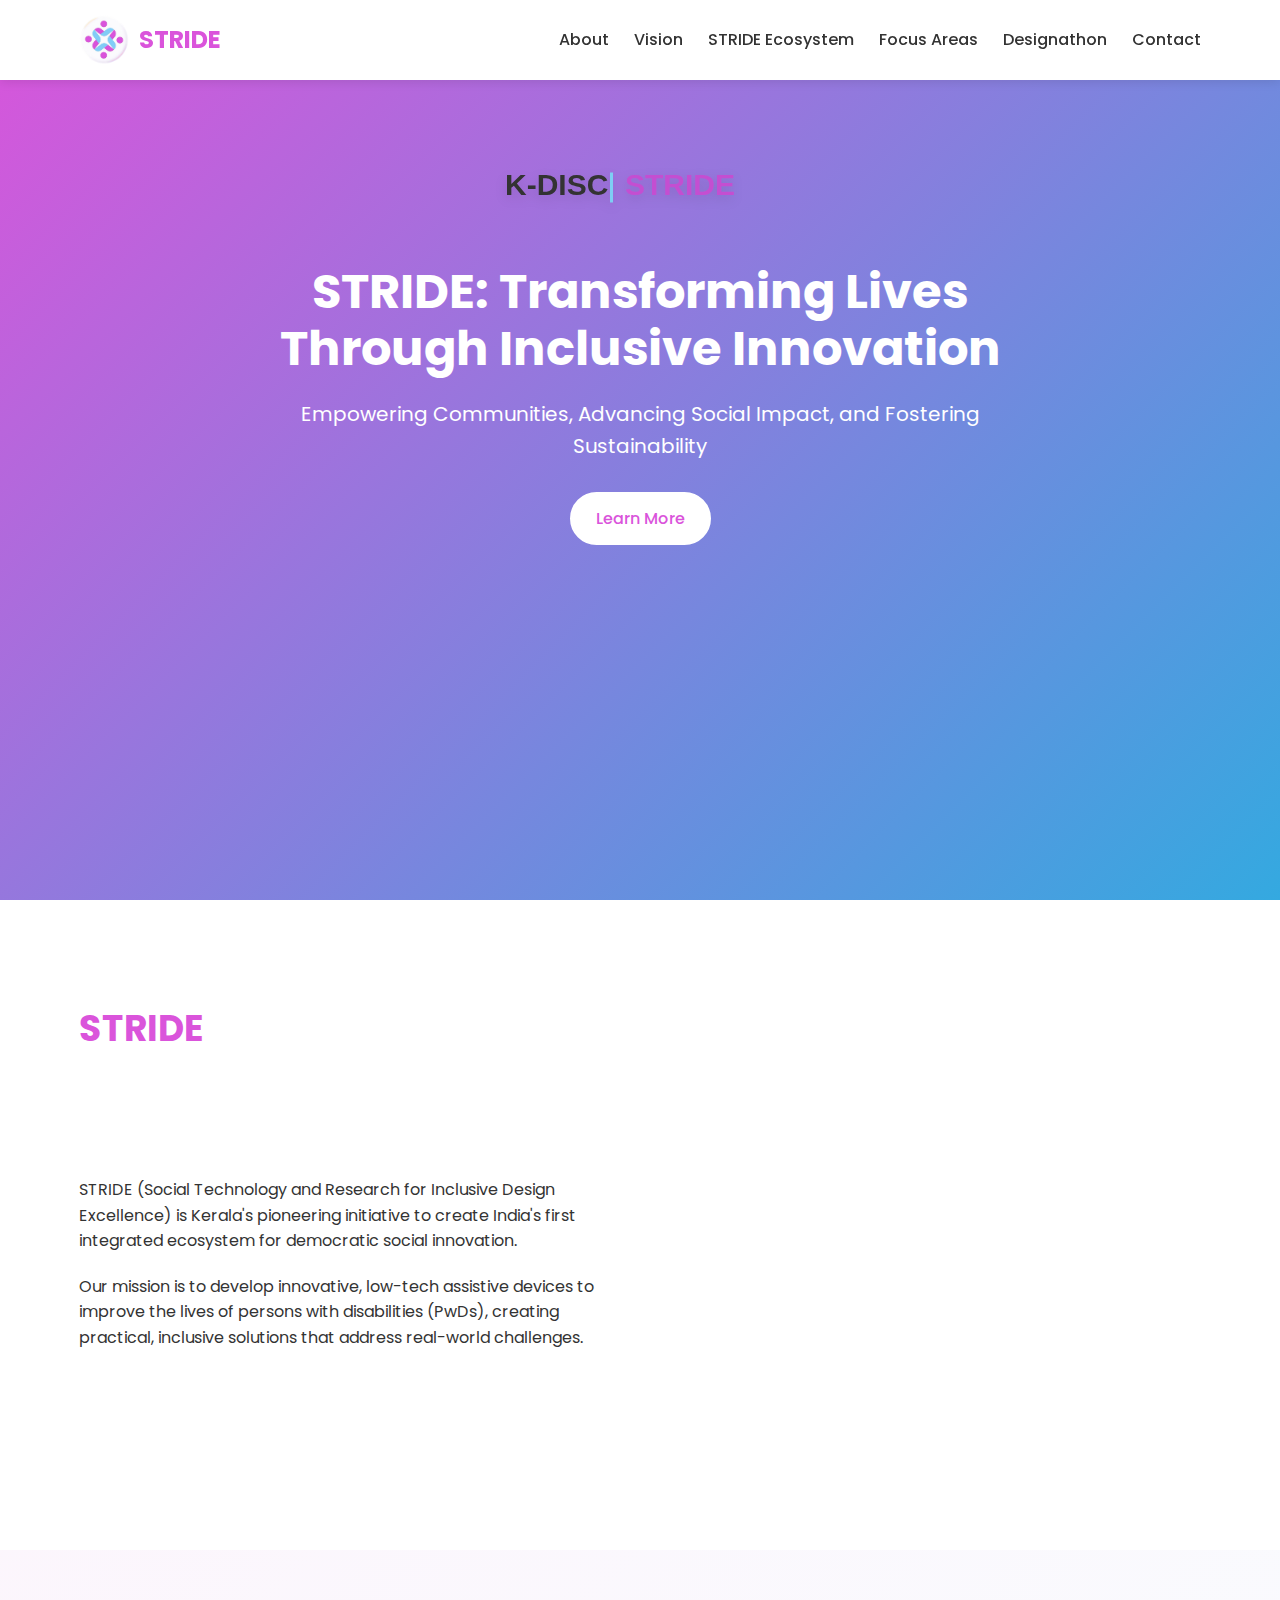
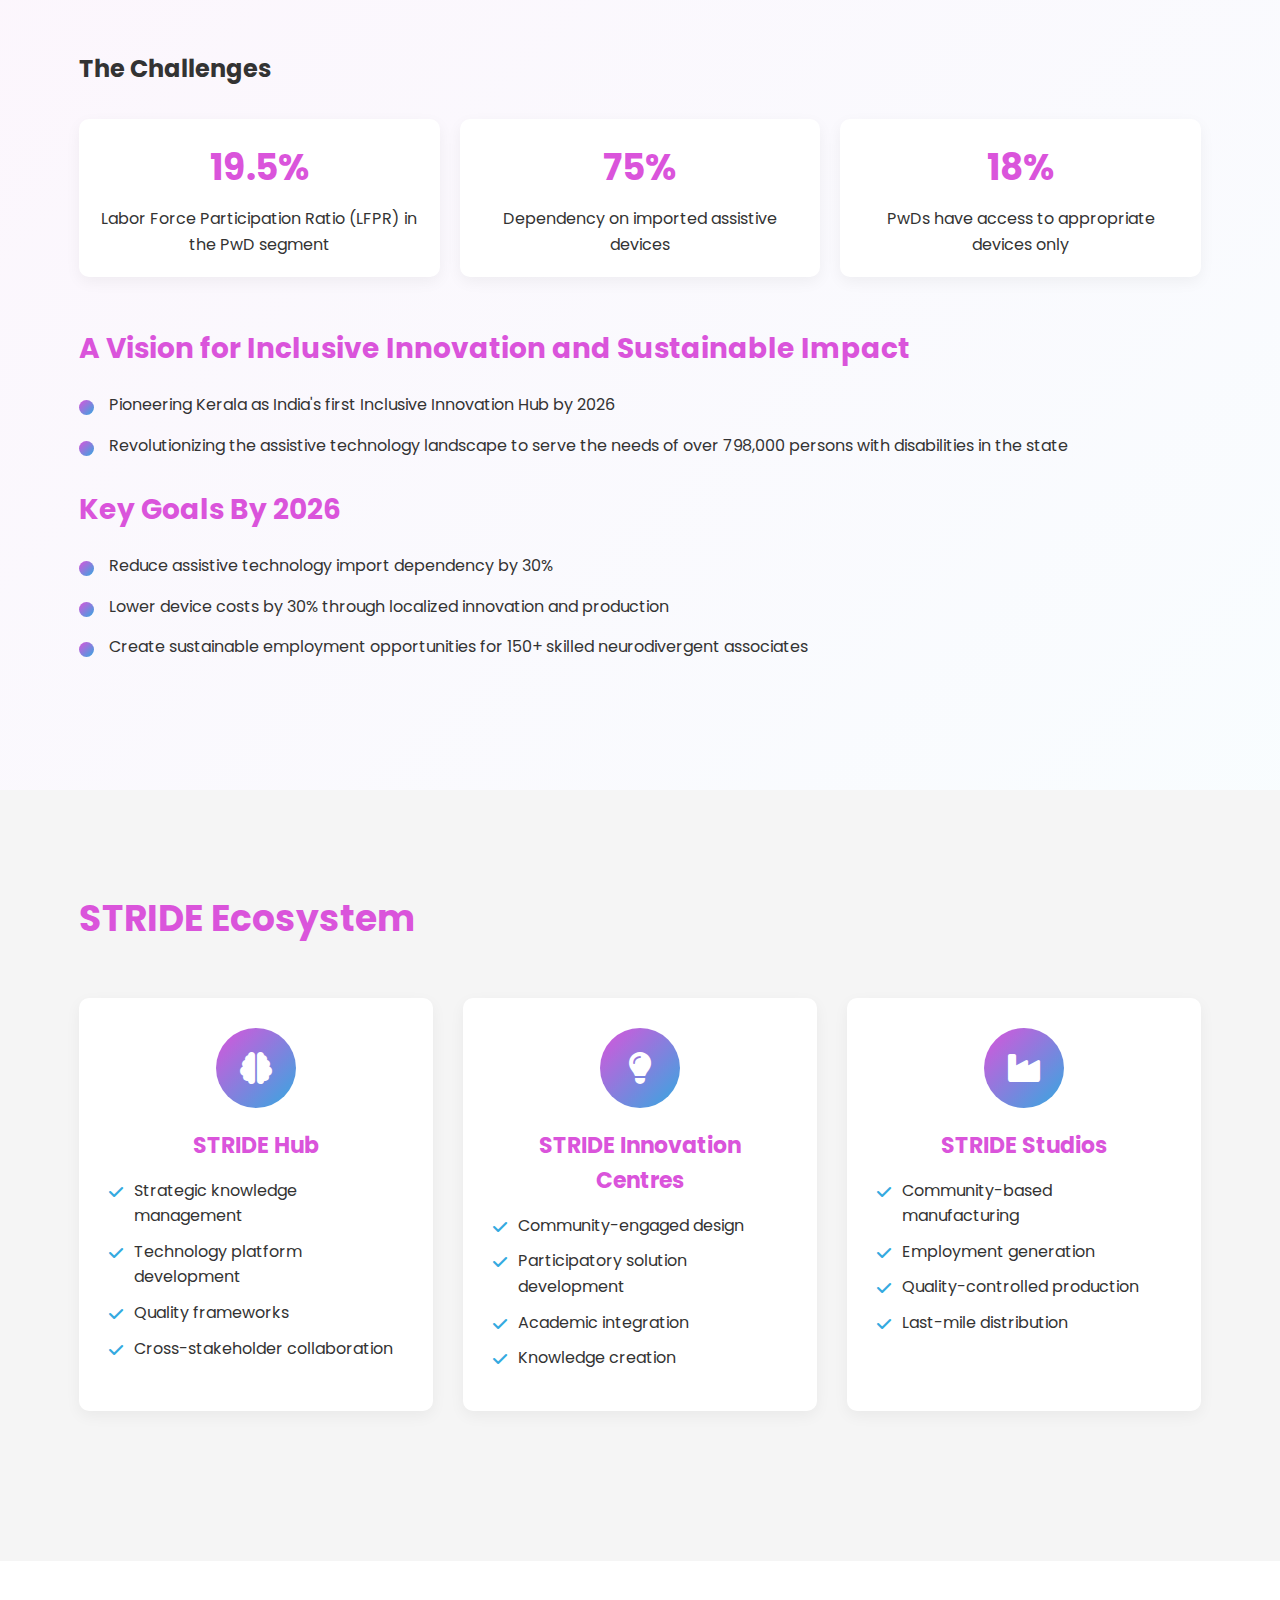
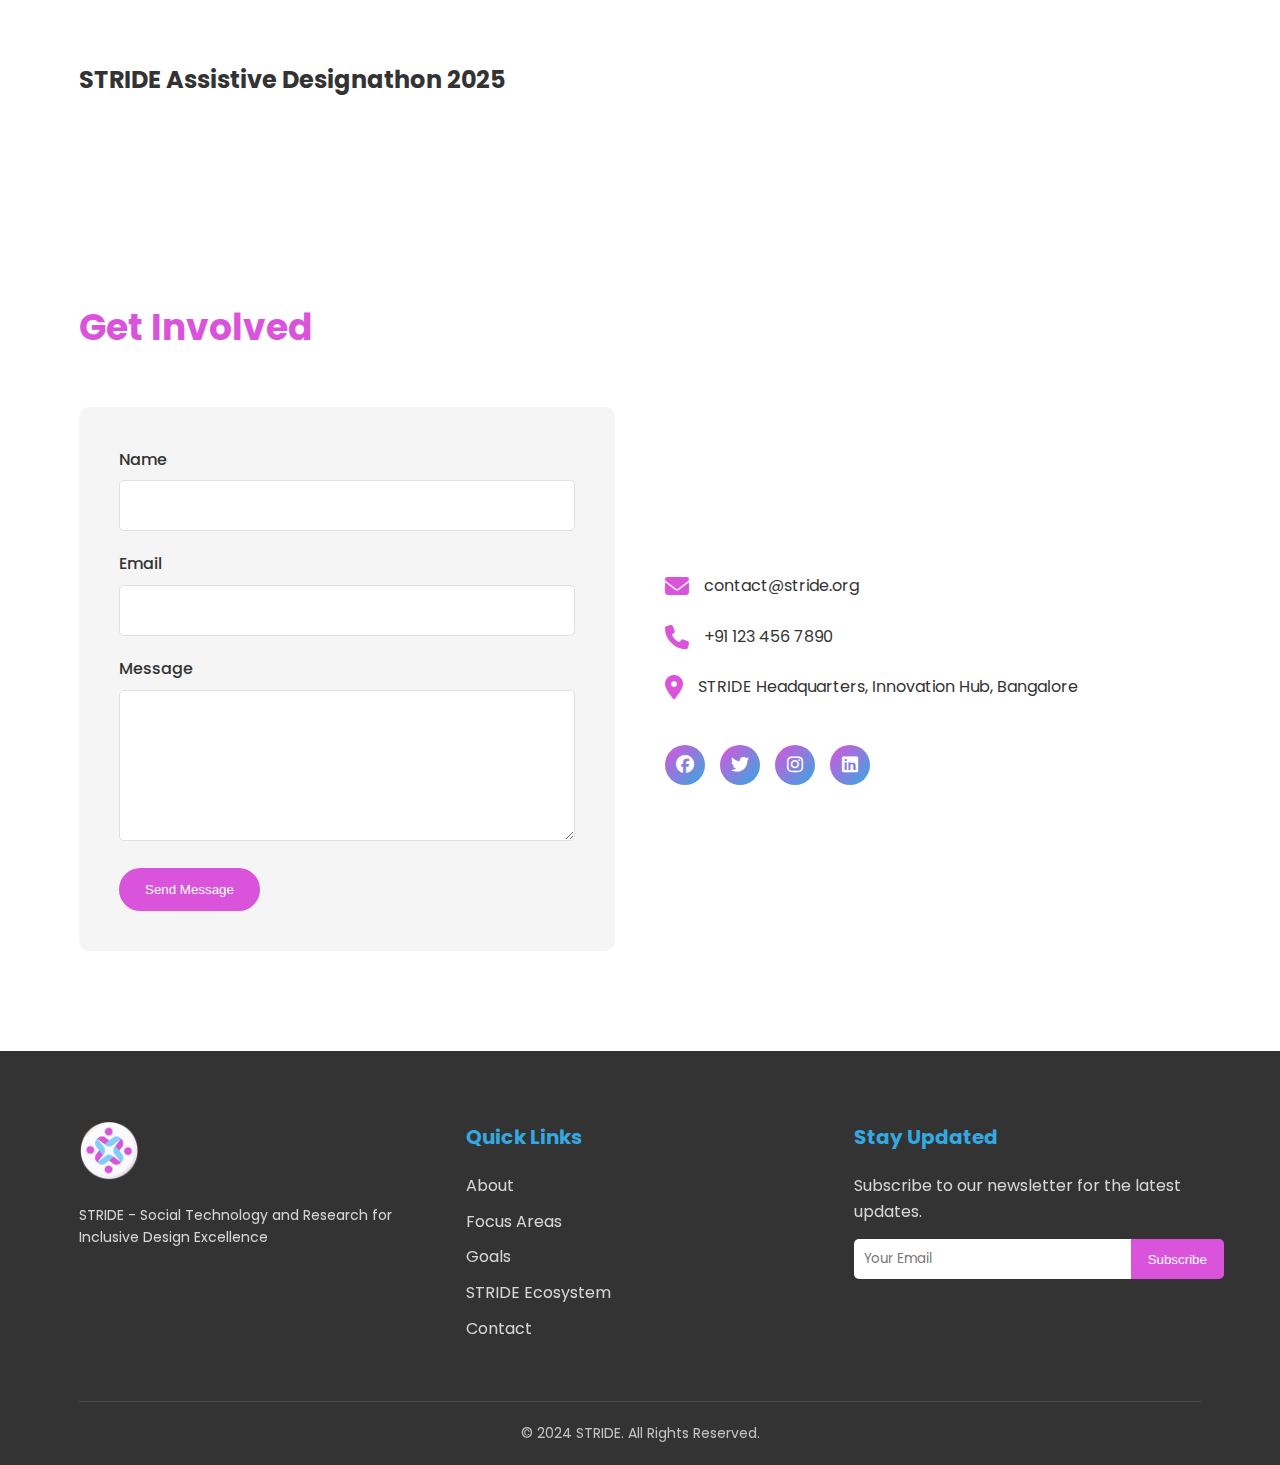
==== index.html @ bd6707fe "initial commit" ====
<!DOCTYPE html>
<html lang="en">
<head>
    <meta charset="UTF-8">
    <meta name="viewport" content="width=device-width, initial-scale=1.0, height=device-height, initial-scale=1.0">
    <title>STRIDE - Social Technology and Research for Inclusive Design Excellence</title>
    <link rel="stylesheet" href="styles.css">
    <link rel="stylesheet" href="https://cdnjs.cloudflare.com/ajax/libs/font-awesome/6.4.0/css/all.min.css">
    <link href="https://fonts.googleapis.com/css2?family=Poppins:wght@300;400;500;600;700&display=swap" rel="stylesheet">
    <link rel="icon" href="images/logo.png" type="image/svg+xml">
</head>
<body>
    <header>
        <div class="container">
            <div class="logo">
                <img src="images/logo.png" alt="STRIDE Logo">
                <h1>STRIDE</h1>
            </div>
            <nav>
                <ul>
                    <li><a href="#about">About</a></li>
                    <li><a href="#vision">Vision</a></li>
                    <li><a href="#impact">STRIDE Ecosystem</a></li>
                    <li><a href="#focus-areas">Focus Areas</a></li>
                    <li><a href="#designathon">Designathon</a></li>
                    
                    <li><a href="#contact">Contact</a></li>
                </ul>
            </nav>
            <div class="mobile-menu-btn">
                <i class="fas fa-bars"></i>
            </div>
        </div>
    </header>

    <section class="hero">
        <div class="container">
            <div class="hero-content">
                <div class="k-disc-logo">
                    <img src="images/k-disc-stride.svg" alt="K-DISC STRIDE Logo">
                </div>
                <h1>STRIDE: Transforming Lives Through Inclusive Innovation</h1>
                <p>Empowering Communities, Advancing Social Impact, and Fostering Sustainability</p>
                <a href="#about" class="btn">Learn More</a>
            </div>
        </div>
    </section>

    <section id="about" class="about">
        <div class="container">
            <h2>STRIDE</h2>
            <div class="about-content">
                <div class="about-text">
                    <p>STRIDE (Social Technology and Research for Inclusive Design Excellence) is Kerala's pioneering initiative to create India's first integrated ecosystem for democratic social innovation.</p>
                    <p>Our mission is to develop innovative, low-tech assistive devices to improve the lives of persons with disabilities (PwDs), creating practical, inclusive solutions that address real-world challenges.</p>
                    <div class="about-features">
                        <!-- <div class="feature">
                            <i class="fas fa-users"></i>
                            <p>Community wisdom converges with technological excellence</p>
                        </div>
                        <div class="feature">
                            <i class="fas fa-lightbulb"></i>
                            <p>Local challenges transform into innovative solutions</p>
                        </div>
                        <div class="feature">
                            <i class="fas fa-cogs"></i>
                            <p>Research & design drive social transformation</p>
                        </div>
                        <div class="feature">
                            <i class="fas fa-university"></i>
                            <p>Academic expertise meets community needs</p>
                        </div> -->
                    </div>
                </div>
                <div class="about-image">
                    <img src="images/about-image.svg" alt="STRIDE Team Working">
                </div>
            </div>
        </div>
    </section>

    <section id="vision" class="vision">
        <div class="container">
            <h2>The Challenges</h2>
            <div class="stats-container">
                <div class="stat">
                    <h4>19.5%</h4>
                    <p>Labor Force Participation Ratio (LFPR) in the PwD segment</p>
                </div>
                <div class="stat">
                    <h4>75%</h4>
                    <p>Dependency on imported assistive devices</p>
                </div>
                <div class="stat">
                    <h4>18%</h4>
                    <p>PwDs have access to appropriate devices only</p>
                </div>
            </div>
            <div class="vision-content">
                <!-- <div class="vision-image">
                    <img src="images/goals-image.svg" alt="STRIDE Vision">
                </div> -->
                <div class="vision-text">
                    <h3>A Vision for Inclusive Innovation and Sustainable Impact</h3>
                    <ul>
                        <li>Pioneering Kerala as India's first Inclusive Innovation Hub by 2026</li>
                        <li>Revolutionizing the assistive technology landscape to serve the needs of over 798,000 persons with disabilities in the state</li>
                    </ul>
                    
                </div>
                <div class="vision-text">
                    <h3>Key Goals By 2026</h3>
                    <ul>
                        <li>Reduce assistive technology import dependency by 30%</li>
                        <li>Lower device costs by 30% through localized innovation and production</li>
                        <li>Create sustainable employment opportunities for 150+ skilled neurodivergent associates</li>
                    </ul>
                    
                </div>
            </div>
        </div>
    </section>

    <section id="impact" class="impact">
        <div class="container">
            <h2>STRIDE Ecosystem</h2>
            <div class="ecosystem">
                <div class="ecosystem-grid">
                    <div class="ecosystem-item">
                        <div class="ecosystem-icon">
                            <i class="fas fa-brain"></i>
                        </div>
                        <h4>STRIDE Hub</h4>
                        <ul>
                            <li>Strategic knowledge management</li>
                            <li>Technology platform development</li>
                            <li>Quality frameworks</li>
                            <li>Cross-stakeholder collaboration</li>
                        </ul>
                    </div>
                    <div class="ecosystem-item">
                        <div class="ecosystem-icon">
                            <i class="fas fa-lightbulb"></i>
                        </div>
                        <h4>STRIDE Innovation Centres</h4>
                        <ul>
                            <li>Community-engaged design</li>
                            <li>Participatory solution development</li>
                            <li>Academic integration</li>
                            <li>Knowledge creation</li>
                        </ul>
                    </div>
                    <div class="ecosystem-item">
                        <div class="ecosystem-icon">
                            <i class="fas fa-industry"></i>
                        </div>
                        <h4>STRIDE Studios</h4>
                        <ul>
                            <li>Community-based manufacturing</li>
                            <li>Employment generation</li>
                            <li>Quality-controlled production</li>
                            <li>Last-mile distribution</li>
                        </ul>
                    </div>
                </div>
            </div>
            <!-- <div class="impact-items">
                <div class="impact-item">
                    <div class="impact-icon">
                        <i class="fas fa-lightbulb"></i>
                    </div>
                    <h3>Encouraging Inclusive Innovation</h3>
                    <p>Bringing together diverse perspectives to create truly inclusive solutions.</p>
                </div>
                <div class="impact-item">
                    <div class="impact-icon">
                        <i class="fas fa-tools"></i>
                    </div>
                    <h3>Developing Functional, Low-cost Devices</h3>
                    <p>Making assistive technology affordable and accessible to all.</p>
                </div>
                <div class="impact-item">
                    <div class="impact-icon">
                        <i class="fas fa-school"></i>
                    </div>
                    <h3>Supporting BUDS Institutions</h3>
                    <p>Providing solutions to BUDS institutions and private schools to benefit PwDs.</p>
                </div>
                <div class="impact-item">
                    <div class="impact-icon">
                        <i class="fas fa-users"></i>
                    </div>
                    <h3>Creating Employment Opportunities</h3>
                    <p>Generating sustainable employment for 150+ skilled neurodivergent associates.</p>
                </div>
            </div> -->
            <!-- <div class="partnership">
                <h3>IEEE & STRIDE: Partnership for Social Innovation</h3>
                <div class="partnership-grid">
                    <div class="partnership-item">
                        <div class="partnership-icon">
                            <i class="fas fa-users"></i>
                        </div>
                        <h4>Creating an Assistive Tech Community</h4>
                        <p>Opportunities for national awards, fellowships, and leadership roles in inclusive technology and social impact ecosystems.</p>
                    </div>
                    <div class="partnership-item">
                        <div class="partnership-icon">
                            <i class="fas fa-tasks"></i>
                        </div>
                        <h4>Leading the Designathon Execution</h4>
                        <p>IEEE will take a leadership role in executing the STRIDE Designathon, ensuring successful participation and impact.</p>
                    </div>
                    <div class="partnership-item">
                        <div class="partnership-icon">
                            <i class="fas fa-bullhorn"></i>
                        </div>
                        <h4>Driving Engagement & Participation</h4>
                        <p>IEEE will work to achieve 1,000+ registrations, including mentorship and outreach to maximize quality participation.</p>
                    </div>
                </div>
            </div> -->
        </div>
    </section>

    <!-- <section id="focus-areas" class="focus-areas">
        <div class="container">
            <h2>Focus Areas</h2>
            <div class="focus-intro">
                <h3>Low-Tech Solutions: The Power of Simplicity</h3>
                <div class="advantages">
                    <div class="advantage">
                        <i class="fas fa-dollar-sign"></i>
                        <p>Cost-effective</p>
                    </div>
                    <div class="advantage">
                        <i class="fas fa-tools"></i>
                        <p>Easily maintained</p>
                    </div>
                    <div class="advantage">
                        <i class="fas fa-industry"></i>
                        <p>Locally producible</p>
                    </div>
                    <div class="advantage">
                        <i class="fas fa-hand-paper"></i>
                        <p>Simple to use and repair</p>
                    </div>
                    <div class="advantage">
                        <i class="fas fa-users"></i>
                        <p>Community-friendly</p>
                    </div>
                </div>
            </div>
            <div class="cards">
                <div class="card">
                    <div class="card-icon">
                        <i class="fas fa-utensils"></i>
                    </div>
                    <h3>Eating</h3>
                    <p>Adaptive utensils, feeding aids and solutions to make eating more accessible.</p>
                    <div class="examples">
                        <span>Modified utensils</span>
                        <span>Adaptive cups</span>
                        <span>Feeding supports</span>
                    </div>
                </div>
                <div class="card">
                    <div class="card-icon">
                        <i class="fas fa-comments"></i>
                    </div>
                    <h3>Communication</h3>
                    <p>Augmentative and alternative communication (AAC) tools for better expression.</p>
                    <div class="examples">
                        <span>Picture boards</span>
                        <span>Text-to-speech</span>
                        <span>Switch communicators</span>
                        <span>Picture schedules</span>
                    </div>
                </div>
                <div class="card">
                    <div class="card-icon">
                        <i class="fas fa-toilet"></i>
                    </div>
                    <h3>Toiletry</h3>
                    <p>Accessible hygiene solutions for independence and dignity.</p>
                    <div class="examples">
                        <span>Bathroom equipment</span>
                        <span>Hygiene aids</span>
                        <span>Adaptive tools</span>
                    </div>
                </div>
                <div class="card">
                    <div class="card-icon">
                        <i class="fas fa-book-open"></i>
                    </div>
                    <h3>Learning</h3>
                    <p>Educational tools designed for diverse learning needs and abilities.</p>
                    <div class="examples">
                        <span>Writing grips</span>
                        <span>Reading stands</span>
                        <span>Magnifiers</span>
                        <span>Adaptive keyboards</span>
                    </div>
                </div>
                <div class="card">
                    <div class="card-icon">
                        <i class="fas fa-wheelchair"></i>
                    </div>
                    <h3>Mobility</h3>
                    <p>Low-cost mobility aids to enhance freedom of movement.</p>
                    <div class="examples">
                        <span>Wheelchair adaptations</span>
                        <span>Walkers</span>
                        <span>Basic prosthetics</span>
                        <span>Transfer aids</span>
                    </div>
                </div>
                <div class="card">
                    <div class="card-icon">
                        <i class="fas fa-eye"></i>
                    </div>
                    <h3>Sensory Support</h3>
                    <p>Devices for visual, auditory, and tactile assistance.</p>
                    <div class="examples">
                        <span>Tactile aids</span>
                        <span>Visual supports</span>
                        <span>Auditory assistance</span>
                    </div>
                </div>
            </div>
            <div class="examples-section">
                <h3>Examples of Low-Tech Solutions</h3>
                <div class="examples-grid">
                    <div class="example-item">
                        <i class="fas fa-print"></i>
                        <p>3D printed writing aids</p>
                    </div>
                    <div class="example-item">
                        <i class="fas fa-hand-holding"></i>
                        <p>Custom-molded grips</p>
                    </div>
                    <div class="example-item">
                        <i class="fas fa-comment-dots"></i>
                        <p>Basic communication boards</p>
                    </div>
                    <div class="example-item">
                        <i class="fas fa-walking"></i>
                        <p>Simple mobility aids</p>
                    </div>
                </div>
            </div>
        </div>
    </section> -->

    <section id="designathon" class="designathon">
        <div class="container">
            <h2>STRIDE Assistive Designathon 2025</h2>
            <div class="designathon-content">
                <!-- <div class="designathon-text">
                    <h3>What is the STRIDE Designathon?</h3>
                    <p>The STRIDE Assistive Designathon 2025 is an initiative aimed at developing innovative, low-tech assistive devices to improve the lives of persons with disabilities (PwDs).</p>
                    <h4>Purpose:</h4>
                    <p>To create innovative, low-tech assistive devices that enhance the lives of Persons with Disabilities (PwDs).</p>
                    <h4>Impact:</h4>
                    <p>Fostering inclusive solutions that address real-world challenges.</p>
                </div>
                <div class="timeline">
                    <h3>Timeline</h3>
                    <div class="timeline-container">
                        <div class="timeline-item">
                            <div class="timeline-date">Feb 18-24, 2025</div>
                            <div class="timeline-content">
                                <h4>STRIDE Ambassadors Pre-online Orientation</h4>
                            </div>
                        </div>
                        <div class="timeline-item">
                            <div class="timeline-date">March 4, 2025</div>
                            <div class="timeline-content">
                                <h4>Faculty & student community identification & final list</h4>
                            </div>
                        </div>
                        <div class="timeline-item">
                            <div class="timeline-date">March 7, 2025</div>
                            <div class="timeline-content">
                                <h4>STRIDE Ambassadors Training session at KSUM, Kochi</h4>
                            </div>
                        </div>
                        <div class="timeline-item">
                            <div class="timeline-date">March 10, 2025</div>
                            <div class="timeline-content">
                                <h4>Campaign starts</h4>
                            </div>
                        </div>
                        <div class="timeline-item">
                            <div class="timeline-date">March 14 - April 20, 2025</div>
                            <div class="timeline-content">
                                <h4>Phase 1 starts (Concept Design Phase)</h4>
                            </div>
                        </div>
                        <div class="timeline-item">
                            <div class="timeline-date">April 21 - May 9, 2025</div>
                            <div class="timeline-content">
                                <h4>Preliminary Evaluation & 100 teams to be shortlisted</h4>
                            </div>
                        </div>
                        <div class="timeline-item">
                            <div class="timeline-date">May 10 - June 15, 2025</div>
                            <div class="timeline-content">
                                <h4>Phase 2 (High Fidelity Prototyping Phase)</h4>
                            </div>
                        </div>
                        <div class="timeline-item">
                            <div class="timeline-date">June 25, 2025</div>
                            <div class="timeline-content">
                                <h4>STRIDE Launch & Mega Event</h4>
                            </div>
                        </div>
                    </div>
                </div> -->
            </div>
        </div>
    </section>

    

    <section id="contact" class="contact">
        <div class="container">
            <h2>Get Involved</h2>
            <div class="contact-content">
                <div class="contact-form">
                    <form>
                        <div class="form-group">
                            <label for="name">Name</label>
                            <input type="text" id="name" name="name" required>
                        </div>
                        <div class="form-group">
                            <label for="email">Email</label>
                            <input type="email" id="email" name="email" required>
                        </div>
                        <div class="form-group">
                            <label for="message">Message</label>
                            <textarea id="message" name="message" rows="5" required></textarea>
                        </div>
                        <button type="submit" class="btn">Send Message</button>
                    </form>
                </div>
                <div class="contact-info">
                    <div class="info-item">
                        <i class="fas fa-envelope"></i>
                        <p>contact@stride.org</p>
                    </div>
                    <div class="info-item">
                        <i class="fas fa-phone"></i>
                        <p>+91 123 456 7890</p>
                    </div>
                    <div class="info-item">
                        <i class="fas fa-map-marker-alt"></i>
                        <p>STRIDE Headquarters, Innovation Hub, Bangalore</p>
                    </div>
                    <div class="social-links">
                        <a href="#"><i class="fab fa-facebook"></i></a>
                        <a href="#"><i class="fab fa-twitter"></i></a>
                        <a href="#"><i class="fab fa-instagram"></i></a>
                        <a href="#"><i class="fab fa-linkedin"></i></a>
                    </div>
                </div>
            </div>
        </div>
    </section>

    <footer>
        <div class="container">
            <div class="footer-content">
                <div class="footer-logo">
                    <img src="images/logo.png" alt="STRIDE Logo">
                    <p>STRIDE - Social Technology and Research for Inclusive Design Excellence</p>
                </div>
                <div class="footer-links">
                    <h3>Quick Links</h3>
                    <ul>
                        <li><a href="#about">About</a></li>
                        <li><a href="#focus-areas">Focus Areas</a></li>
                        <li><a href="#goals">Goals</a></li>
                        <li><a href="#impact">STRIDE Ecosystem</a></li>
                        <li><a href="#contact">Contact</a></li>
                    </ul>
                </div>
                <div class="footer-newsletter">
                    <h3>Stay Updated</h3>
                    <p>Subscribe to our newsletter for the latest updates.</p>
                    <form>
                        <input type="email" placeholder="Your Email">
                        <button type="submit" class="btn">Subscribe</button>
                    </form>
                </div>
            </div>
            <div class="footer-bottom">
                <p>&copy; 2024 STRIDE. All Rights Reserved.</p>
            </div>
        </div>
    </footer>

    <script src="script.js"></script>
</body>
</html>
---- styles.css ----
/* Variables */
:root {
    --primary-purple: #da54db; /* Purple from logo */
    --primary-blue: #34a9e0;   /* Light blue from logo */
    --dark-purple: #b239c2;    /* Darker shade of purple */
    --light-purple: #e0b0e8;   /* Lighter shade of purple */
    --dark-blue: #4ba9d9;      /* Darker shade of blue */
    --light-blue: #b5e2fa;     /* Lighter shade of blue */
    --white: #ffffff;
    --light-gray: #f5f5f5;
    --medium-gray: #e0e0e0;
    --dark-gray: #333333;
    --black: #000000;
    --font-primary: 'Poppins', sans-serif;
}

/* Reset */
* {
    margin: 0;
    padding: 0;
    box-sizing: border-box;
}

html {
    scroll-behavior: smooth;
}

body {
    font-family: var(--font-primary);
    line-height: 1.6;
    color: var(--dark-gray);
    background-color: var(--white);
}

img {
    max-width: 100%;
    height: auto;
}

a {
    text-decoration: none;
    color: var(--dark-purple);
    transition: all 0.3s ease;
}

a:hover {
    color: var(--primary-purple);
}

ul {
    list-style: none;
}

.container {
    width: 90%;
    max-width: 1200px;
    margin: 0 auto;
    padding: 0 15px;
}

.btn {
    display: inline-block;
    background: var(--primary-purple);
    color: var(--white);
    padding: 12px 24px;
    border-radius: 50px;
    font-weight: 500;
    border: 2px solid var(--primary-purple);
    transition: all 0.3s ease;
    cursor: pointer;
}

.btn:hover {
    background: transparent;
    color: var(--primary-purple);
}

/* Header */
header {
    position: fixed;
    top: 0;
    left: 0;
    width: 100%;
    background-color: var(--white);
    box-shadow: 0 2px 10px rgba(0, 0, 0, 0.1);
    z-index: 1000;
    padding: 15px 0;
}

header .container {
    display: flex;
    justify-content: space-between;
    align-items: center;
}

.logo {
    display: flex;
    align-items: center;
}

.logo img {
    height: 50px;
    margin-right: 10px;
}

.logo h1 {
    font-size: 24px;
    font-weight: 700;
    color: var(--primary-purple);
}

nav ul {
    display: flex;
}

nav ul li {
    margin-left: 25px;
}

nav ul li a {
    color: var(--dark-gray);
    font-weight: 500;
    position: relative;
}

nav ul li a:hover {
    color: var(--primary-purple);
}

nav ul li a::after {
    content: '';
    position: absolute;
    bottom: -5px;
    left: 0;
    width: 0;
    height: 2px;
    background-color: var(--primary-purple);
    transition: width 0.3s ease;
}

nav ul li a:hover::after {
    width: 100%;
}

.mobile-menu-btn {
    display: none;
    font-size: 24px;
    cursor: pointer;
    color: var(--primary-purple);
}

/* Hero Section */
.hero {
    background: linear-gradient(135deg, var(--primary-purple) 0%, var(--primary-blue) 100%);
    color: var(--white);
    padding: 150px 0 100px;
    text-align: center;
    height: 100vh;
}

.hero-content {
    max-width: 800px;
    margin: 0 auto;
    animation: fadeIn 1s ease-out;
}

.k-disc-logo {
    margin-bottom: 30px;
}

.k-disc-logo img {
    max-width: 300px;
    filter: drop-shadow(0 4px 6px rgba(0, 0, 0, 0.1));
}

.hero h1 {
    font-size: 48px;
    font-weight: 700;
    margin-bottom: 20px;
    line-height: 1.2;
}

.hero p {
    font-size: 20px;
    margin-bottom: 30px;
}

.hero .btn {
    background: var(--white);
    color: var(--primary-purple);
    border-color: var(--white);
}

.hero .btn:hover {
    background: transparent;
    color: var(--white);
}

/* About Section */
.about {
    padding: 100px 0;
    background-color: var(--white);
}

.about h2, .focus-areas h2, .goals h2, .impact h2, .contact h2 {
    text-align: left;
    font-size: 36px;
    margin-bottom: 50px;
    color: var(--primary-purple);
    position: relative;
}

/* .about h2::after, .focus-areas h2::after, .goals h2::after, .impact h2::after, .contact h2::after {
    content: '';
    position: absolute;
    bottom: -15px;
    left: 50%;
    transform: translateX(-50%);
    width: 80px;
    height: 3px;
    background: linear-gradient(to right, var(--primary-purple), var(--primary-blue));
} */

.about-content {
    display: flex;
    align-items: center;
    gap: 50px;
}

.about-text {
    flex: 1;
}

.about-text p {
    margin-bottom: 20px;
    font-size: 16px;
}

.about-image {
    flex: 1;
    border-radius: 10px;
    overflow: hidden;
    box-shadow: 0 10px 30px rgba(0, 0, 0, 0.1);
    opacity: 0;
    transition: opacity 0.8s ease, transform 0.8s ease;
}

.about-image.animate {
    opacity: 1;
    animation: slideInRight 0.8s ease forwards;
}

/* About Features */
.about-features {
    display: grid;
    grid-template-columns: repeat(auto-fit, minmax(200px, 1fr));
    gap: 20px;
    margin-top: 30px;
}

.feature {
    background-color: var(--light-gray);
    padding: 20px;
    border-radius: 10px;
    text-align: center;
    transition: transform 0.3s ease;
}

.feature:hover {
    transform: translateY(-5px);
}

.feature i {
    font-size: 30px;
    color: var(--primary-purple);
    margin-bottom: 15px;
}

/* Vision Section */
.vision {
    padding: 100px 0;
    background: linear-gradient(135deg, rgba(196, 78, 209, 0.05) 0%, rgba(126, 206, 244, 0.05) 100%);
}

.vision-content {
    padding-top: 50px;
    align-items: center;
}

.vision-image {
    flex: 1;
    border-radius: 10px;
    overflow: hidden;
    box-shadow: 0 10px 30px rgba(0, 0, 0, 0.1);
    opacity: 0;
    transition: opacity 0.8s ease, transform 0.8s ease;
}

.vision-image.animate {
    opacity: 1;
    animation: slideInLeft 0.8s ease forwards;
}

.vision-text {
    flex: 1;
}

.vision-text h3 {
    font-size: 28px;
    margin-bottom: 20px;
    color: var(--primary-purple);
}

.vision-text ul {
    margin-bottom: 30px;
}

.vision-text ul li {
    margin-bottom: 15px;
    position: relative;
    padding-left: 30px;
}

.vision-text ul li::before {
    content: '';
    position: absolute;
    left: 0;
    top: 8px;
    width: 15px;
    height: 15px;
    background: linear-gradient(135deg, var(--primary-purple) 0%, var(--primary-blue) 100%);
    border-radius: 50%;
}

.stats-container {
    display: grid;
    grid-template-columns: repeat(auto-fit, minmax(150px, 1fr));
    gap: 20px;
    margin-top: 30px;
}

.stat {
    background-color: var(--white);
    padding: 20px;
    border-radius: 10px;
    text-align: center;
    box-shadow: 0 5px 15px rgba(0, 0, 0, 0.05);
    transition: transform 0.3s ease;
}

.stat:hover {
    transform: translateY(-5px);
}

.stat h4 {
    font-size: 36px;
    color: var(--primary-purple);
    margin-bottom: 10px;
}

/* Focus Areas Section */
.focus-areas {
    padding: 100px 0;
    background-color: var(--light-gray);
}

.cards {
    display: grid;
    grid-template-columns: repeat(auto-fit, minmax(300px, 1fr));
    gap: 30px;
}

.card {
    background-color: var(--white);
    border-radius: 10px;
    padding: 30px;
    text-align: center;
    box-shadow: 0 5px 15px rgba(0, 0, 0, 0.05);
    transition: transform 0.3s ease, box-shadow 0.3s ease;
    opacity: 0;
    transform: translateY(20px);
    transition: opacity 0.5s ease, transform 0.5s ease;
}

.card:hover {
    transform: translateY(-10px);
}

.card.animate {
    opacity: 1;
    transform: translateY(0);
}

.card-icon {
    width: 80px;
    height: 80px;
    margin: 0 auto 20px;
    display: flex;
    align-items: center;
    justify-content: center;
    background: linear-gradient(135deg, var(--primary-purple) 0%, var(--primary-blue) 100%);
    border-radius: 50%;
    color: var(--white);
    font-size: 32px;
}

.card h3 {
    font-size: 22px;
    margin-bottom: 15px;
    color: var(--primary-purple);
}

.card p {
    color: var(--dark-gray);
}

/* Goals Section */
.goals {
    padding: 100px 0;
    background-color: var(--white);
}

.goals-content {
    display: flex;
    align-items: center;
    gap: 50px;
}

.goals-image {
    flex: 1;
    border-radius: 10px;
    overflow: hidden;
    box-shadow: 0 10px 30px rgba(0, 0, 0, 0.1);
    opacity: 0;
    transition: opacity 0.8s ease, transform 0.8s ease;
}

.goals-image.animate {
    opacity: 1;
    animation: slideInLeft 0.8s ease forwards;
}

.goals-text {
    flex: 1;
}

.goals-text h3 {
    font-size: 28px;
    margin-bottom: 20px;
    color: var(--primary-purple);
}

.goals-text ul li {
    margin-bottom: 15px;
    position: relative;
    padding-left: 30px;
}

.goals-text ul li::before {
    content: '';
    position: absolute;
    left: 0;
    top: 8px;
    width: 15px;
    height: 15px;
    background: linear-gradient(135deg, var(--primary-purple) 0%, var(--primary-blue) 100%);
    border-radius: 50%;
}

/* Impact Section */
.impact {
    padding: 100px 0;
    background-color: var(--light-gray);
}

.impact-items {
    display: grid;
    grid-template-columns: repeat(auto-fit, minmax(300px, 1fr));
    gap: 30px;
}

.impact-item {
    background-color: var(--white);
    border-radius: 10px;
    padding: 30px;
    text-align: center;
    box-shadow: 0 5px 15px rgba(0, 0, 0, 0.05);
    transition: transform 0.3s ease;
    opacity: 0;
    transform: translateY(20px);
    transition: opacity 0.5s ease, transform 0.5s ease;
}

.impact-item:hover {
    transform: translateY(-10px);
}

.impact-item.animate {
    opacity: 1;
    transform: translateY(0);
}

.impact-icon {
    width: 80px;
    height: 80px;
    margin: 0 auto 20px;
    display: flex;
    align-items: center;
    justify-content: center;
    background: linear-gradient(135deg, var(--primary-purple) 0%, var(--primary-blue) 100%);
    border-radius: 50%;
    color: var(--white);
    font-size: 32px;
}

.impact-item h3 {
    font-size: 22px;
    margin-bottom: 15px;
    color: var(--primary-purple);
}

/* Contact Section */
.contact {
    padding: 100px 0;
    background-color: var(--white);
}

.contact-content {
    display: grid;
    grid-template-columns: 1fr 1fr;
    gap: 50px;
}

.contact-form {
    background-color: var(--light-gray);
    padding: 40px;
    border-radius: 10px;
}

.form-group {
    margin-bottom: 20px;
}

.form-group label {
    display: block;
    margin-bottom: 8px;
    font-weight: 500;
}

.form-group input,
.form-group textarea {
    width: 100%;
    padding: 12px;
    border: 1px solid var(--medium-gray);
    border-radius: 5px;
    font-family: var(--font-primary);
    font-size: 16px;
}

.form-group input:focus,
.form-group textarea:focus {
    outline: none;
    border-color: var(--primary-purple);
}

.contact-info {
    display: flex;
    flex-direction: column;
    justify-content: center;
}

.info-item {
    display: flex;
    align-items: center;
    margin-bottom: 25px;
}

.info-item i {
    font-size: 24px;
    color: var(--primary-purple);
    margin-right: 15px;
}

.social-links {
    display: flex;
    gap: 15px;
    margin-top: 20px;
}

.social-links a {
    display: flex;
    align-items: center;
    justify-content: center;
    width: 40px;
    height: 40px;
    background: linear-gradient(135deg, var(--primary-purple) 0%, var(--primary-blue) 100%);
    color: var(--white);
    border-radius: 50%;
    font-size: 18px;
    transition: all 0.3s ease;
}

.social-links a:hover {
    transform: translateY(-5px);
}

/* Footer */
footer {
    background-color: var(--dark-gray);
    color: var(--white);
    padding: 70px 0 20px;
}

.footer-content {
    display: grid;
    grid-template-columns: repeat(auto-fit, minmax(250px, 1fr));
    gap: 40px;
    margin-bottom: 50px;
}

.footer-logo img {
    height: 60px;
    margin-bottom: 15px;
}

.footer-logo p {
    font-size: 14px;
    opacity: 0.8;
}

.footer-links h3,
.footer-newsletter h3 {
    font-size: 20px;
    margin-bottom: 20px;
    color: var(--primary-blue);
}

.footer-links ul li {
    margin-bottom: 10px;
}

.footer-links ul li a {
    color: var(--white);
    opacity: 0.8;
    transition: all 0.3s ease;
}

.footer-links ul li a:hover {
    opacity: 1;
    color: var(--primary-blue);
}

.footer-newsletter p {
    margin-bottom: 15px;
    opacity: 0.8;
}

.footer-newsletter form {
    display: flex;
}

.footer-newsletter input {
    flex: 1;
    padding: 10px;
    border: none;
    border-radius: 5px 0 0 5px;
    font-family: var(--font-primary);
}

.footer-newsletter .btn {
    border-radius: 0 5px 5px 0;
    padding: 10px 15px;
}

.footer-bottom {
    text-align: center;
    padding-top: 20px;
    border-top: 1px solid rgba(255, 255, 255, 0.1);
}

.footer-bottom p {
    opacity: 0.7;
    font-size: 14px;
}

/* Responsive Design */
@media (max-width: 992px) {
    .about-content,
    .goals-content {
        flex-direction: column;
    }
    
    .about-image,
    .goals-image {
        order: -1;
        margin-bottom: 30px;
    }
    
    .contact-content {
        grid-template-columns: 1fr;
    }
}

@media (max-width: 768px) {
    .hero h1 {
        font-size: 36px;
    }
    
    .hero p {
        font-size: 18px;
    }
    
    nav {
        position: fixed;
        top: 80px;
        left: -100%;
        width: 80%;
        height: calc(100vh - 80px);
        background-color: var(--white);
        box-shadow: 2px 0 10px rgba(0, 0, 0, 0.1);
        transition: all 0.3s ease;
        z-index: 999;
    }
    
    nav.active {
        left: 0;
    }
    
    nav ul {
        flex-direction: column;
        padding: 30px;
    }
    
    nav ul li {
        margin: 15px 0;
    }
    
    .mobile-menu-btn {
        display: block;
    }
}

@media (max-width: 576px) {
    .hero h1 {
        font-size: 28px;
    }
    
    .about h2, .focus-areas h2, .goals h2, .impact h2, .contact h2 {
        font-size: 28px;
    }
    
    .goals-text h3 {
        font-size: 24px;
    }
    
    .footer-content {
        grid-template-columns: 1fr;
    }
}

/* Animations */
@keyframes fadeIn {
    from {
        opacity: 0;
        transform: translateY(20px);
    }
    to {
        opacity: 1;
        transform: translateY(0);
    }
}

@keyframes pulse {
    0% {
        transform: scale(1);
    }
    50% {
        transform: scale(1.05);
    }
    100% {
        transform: scale(1);
    }
}

@keyframes slideInLeft {
    from {
        opacity: 0;
        transform: translateX(-50px);
    }
    to {
        opacity: 1;
        transform: translateX(0);
    }
}

@keyframes slideInRight {
    from {
        opacity: 0;
        transform: translateX(50px);
    }
    to {
        opacity: 1;
        transform: translateX(0);
    }
}

/* Apply animations */
.hero-content {
    animation: fadeIn 1s ease-out;
}

.card, .impact-item {
    opacity: 0;
    transform: translateY(20px);
    transition: opacity 0.5s ease, transform 0.5s ease;
}

.card.animate, .impact-item.animate {
    opacity: 1;
    transform: translateY(0);
}

.about-image, .goals-image {
    opacity: 0;
    transition: opacity 0.8s ease, transform 0.8s ease;
}

.about-image.animate {
    opacity: 1;
    animation: slideInRight 0.8s ease forwards;
}

.goals-image.animate {
    opacity: 1;
    animation: slideInLeft 0.8s ease forwards;
}

.logo img:hover {
    animation: pulse 1s infinite;
}

.btn:hover {
    animation: pulse 0.5s;
}

/* Add fixed header styles */
header.fixed {
    background-color: rgba(255, 255, 255, 0.95);
    box-shadow: 0 2px 20px rgba(0, 0, 0, 0.1);
}

/* Add active link styles */
nav ul li a.active {
    color: var(--primary-purple);
}

nav ul li a.active::after {
    width: 100%;
}

/* Focus Areas */
.focus-intro {
    text-align: center;
    margin-bottom: 40px;
}

.focus-intro h3 {
    font-size: 28px;
    margin-bottom: 20px;
    color: var(--primary-purple);
}

.advantages {
    display: flex;
    justify-content: center;
    flex-wrap: wrap;
    gap: 20px;
    margin-top: 30px;
}

.advantage {
    background-color: var(--white);
    padding: 15px 25px;
    border-radius: 50px;
    display: flex;
    align-items: center;
    box-shadow: 0 5px 15px rgba(0, 0, 0, 0.05);
    transition: transform 0.3s ease;
}

.advantage:hover {
    transform: translateY(-5px);
}

.advantage i {
    font-size: 20px;
    color: var(--primary-purple);
    margin-right: 10px;
}

.examples {
    display: flex;
    flex-wrap: wrap;
    gap: 10px;
    margin-top: 15px;
}

.examples span {
    background-color: var(--light-purple);
    color: var(--dark-purple);
    padding: 5px 10px;
    border-radius: 20px;
    font-size: 12px;
    font-weight: 500;
}

.examples-section {
    margin-top: 50px;
    text-align: center;
}

.examples-section h3 {
    font-size: 24px;
    margin-bottom: 30px;
    color: var(--primary-purple);
}

.examples-grid {
    display: grid;
    grid-template-columns: repeat(auto-fit, minmax(200px, 1fr));
    gap: 30px;
}

.example-item {
    background-color: var(--white);
    padding: 30px;
    border-radius: 10px;
    text-align: center;
    box-shadow: 0 5px 15px rgba(0, 0, 0, 0.05);
    transition: transform 0.3s ease;
}

.example-item:hover {
    transform: translateY(-10px);
}

.example-item i {
    font-size: 40px;
    color: var(--primary-blue);
    margin-bottom: 15px;
}

/* Designathon Section */
.designathon {
    padding: 100px 0;
    background-color: var(--white);
}

.designathon-content {
    display: grid;
    grid-template-columns: 1fr 1fr;
    gap: 50px;
}

.designathon-text h3 {
    font-size: 28px;
    margin-bottom: 20px;
    color: var(--primary-purple);
}

.designathon-text h4 {
    font-size: 20px;
    margin: 20px 0 10px;
    color: var(--dark-purple);
}

.timeline h3 {
    font-size: 28px;
    margin-bottom: 30px;
    color: var(--primary-purple);
}

.timeline-container {
    position: relative;
    padding-left: 30px;
}

.timeline-container::before {
    content: '';
    position: absolute;
    left: 0;
    top: 0;
    height: 100%;
    width: 2px;
    background: linear-gradient(to bottom, var(--primary-purple), var(--primary-blue));
}

.timeline-item {
    position: relative;
    margin-bottom: 30px;
}

.timeline-item::before {
    content: '';
    position: absolute;
    left: -34px;
    top: 5px;
    width: 12px;
    height: 12px;
    border-radius: 50%;
    background: linear-gradient(135deg, var(--primary-purple) 0%, var(--primary-blue) 100%);
    border: 2px solid var(--white);
}

.timeline-date {
    font-weight: 600;
    color: var(--primary-purple);
    margin-bottom: 5px;
}

.timeline-content h4 {
    font-size: 18px;
    margin-bottom: 5px;
}

/* Ecosystem Section */
.ecosystem {
    margin-bottom: 50px;
}

.ecosystem h3 {
    text-align: center;
    font-size: 28px;
    margin-bottom: 30px;
    color: var(--primary-purple);
}

.ecosystem-grid {
    display: grid;
    grid-template-columns: repeat(auto-fit, minmax(300px, 1fr));
    gap: 30px;
}

.ecosystem-item {
    background-color: var(--white);
    padding: 30px;
    border-radius: 10px;
    box-shadow: 0 5px 15px rgba(0, 0, 0, 0.05);
    transition: transform 0.3s ease;
}

.ecosystem-item:hover {
    transform: translateY(-10px);
}

.ecosystem-icon {
    width: 80px;
    height: 80px;
    margin: 0 auto 20px;
    display: flex;
    align-items: center;
    justify-content: center;
    background: linear-gradient(135deg, var(--primary-purple) 0%, var(--primary-blue) 100%);
    border-radius: 50%;
    color: var(--white);
    font-size: 32px;
}

.ecosystem-item h4 {
    font-size: 22px;
    margin-bottom: 15px;
    color: var(--primary-purple);
    text-align: center;
}

.ecosystem-item ul {
    list-style: none;
}

.ecosystem-item ul li {
    margin-bottom: 10px;
    position: relative;
    padding-left: 25px;
}

.ecosystem-item ul li::before {
    content: '\f00c';
    font-family: 'Font Awesome 5 Free';
    font-weight: 900;
    position: absolute;
    left: 0;
    top: 2px;
    color: var(--primary-blue);
}

/* Partnership Section */
.partnership {
    margin-top: 50px;
}

.partnership h3 {
    text-align: center;
    font-size: 28px;
    margin-bottom: 30px;
    color: var(--primary-purple);
}

.partnership-grid {
    display: grid;
    grid-template-columns: repeat(auto-fit, minmax(300px, 1fr));
    gap: 30px;
}

.partnership-item {
    background-color: var(--white);
    padding: 30px;
    border-radius: 10px;
    box-shadow: 0 5px 15px rgba(0, 0, 0, 0.05);
    transition: transform 0.3s ease;
}

.partnership-item:hover {
    transform: translateY(-10px);
}

.partnership-icon {
    width: 80px;
    height: 80px;
    margin: 0 auto 20px;
    display: flex;
    align-items: center;
    justify-content: center;
    background: linear-gradient(135deg, var(--primary-purple) 0%, var(--primary-blue) 100%);
    border-radius: 50%;
    color: var(--white);
    font-size: 32px;
}

.partnership-item h4 {
    font-size: 20px;
    margin-bottom: 15px;
    color: var(--primary-purple);
    text-align: center;
}

.partnership-item p {
    text-align: center;
}

/* Responsive Design Updates */
@media (max-width: 992px) {
    .vision-content,
    .designathon-content {
        grid-template-columns: 1fr;
    }
    
    .vision-image {
        order: -1;
        margin-bottom: 30px;
    }
}

@media (max-width: 768px) {
    .about-features {
        grid-template-columns: 1fr;
    }
    
    .advantages {
        flex-direction: column;
        align-items: center;
    }
    
    .stats-container {
        grid-template-columns: 1fr;
    }
    
    .ecosystem-grid,
    .partnership-grid {
        grid-template-columns: 1fr;
    }
}
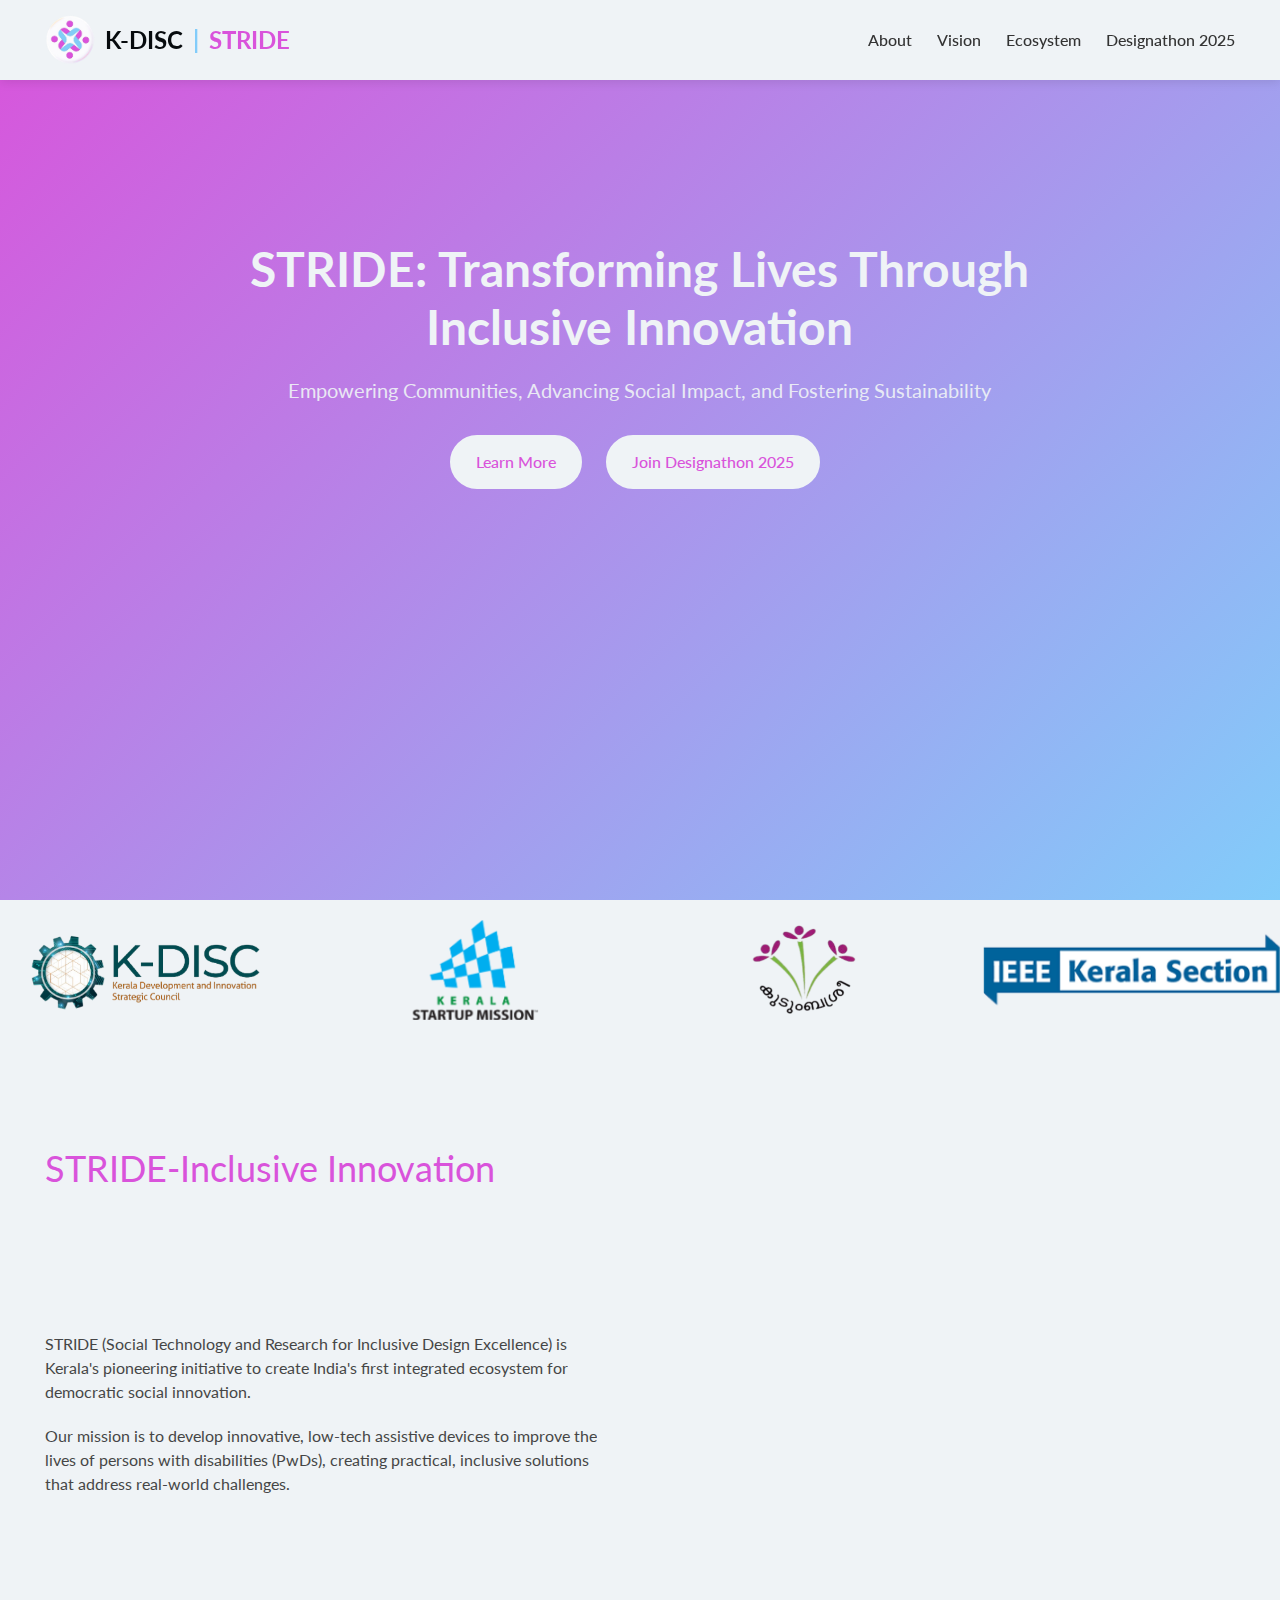
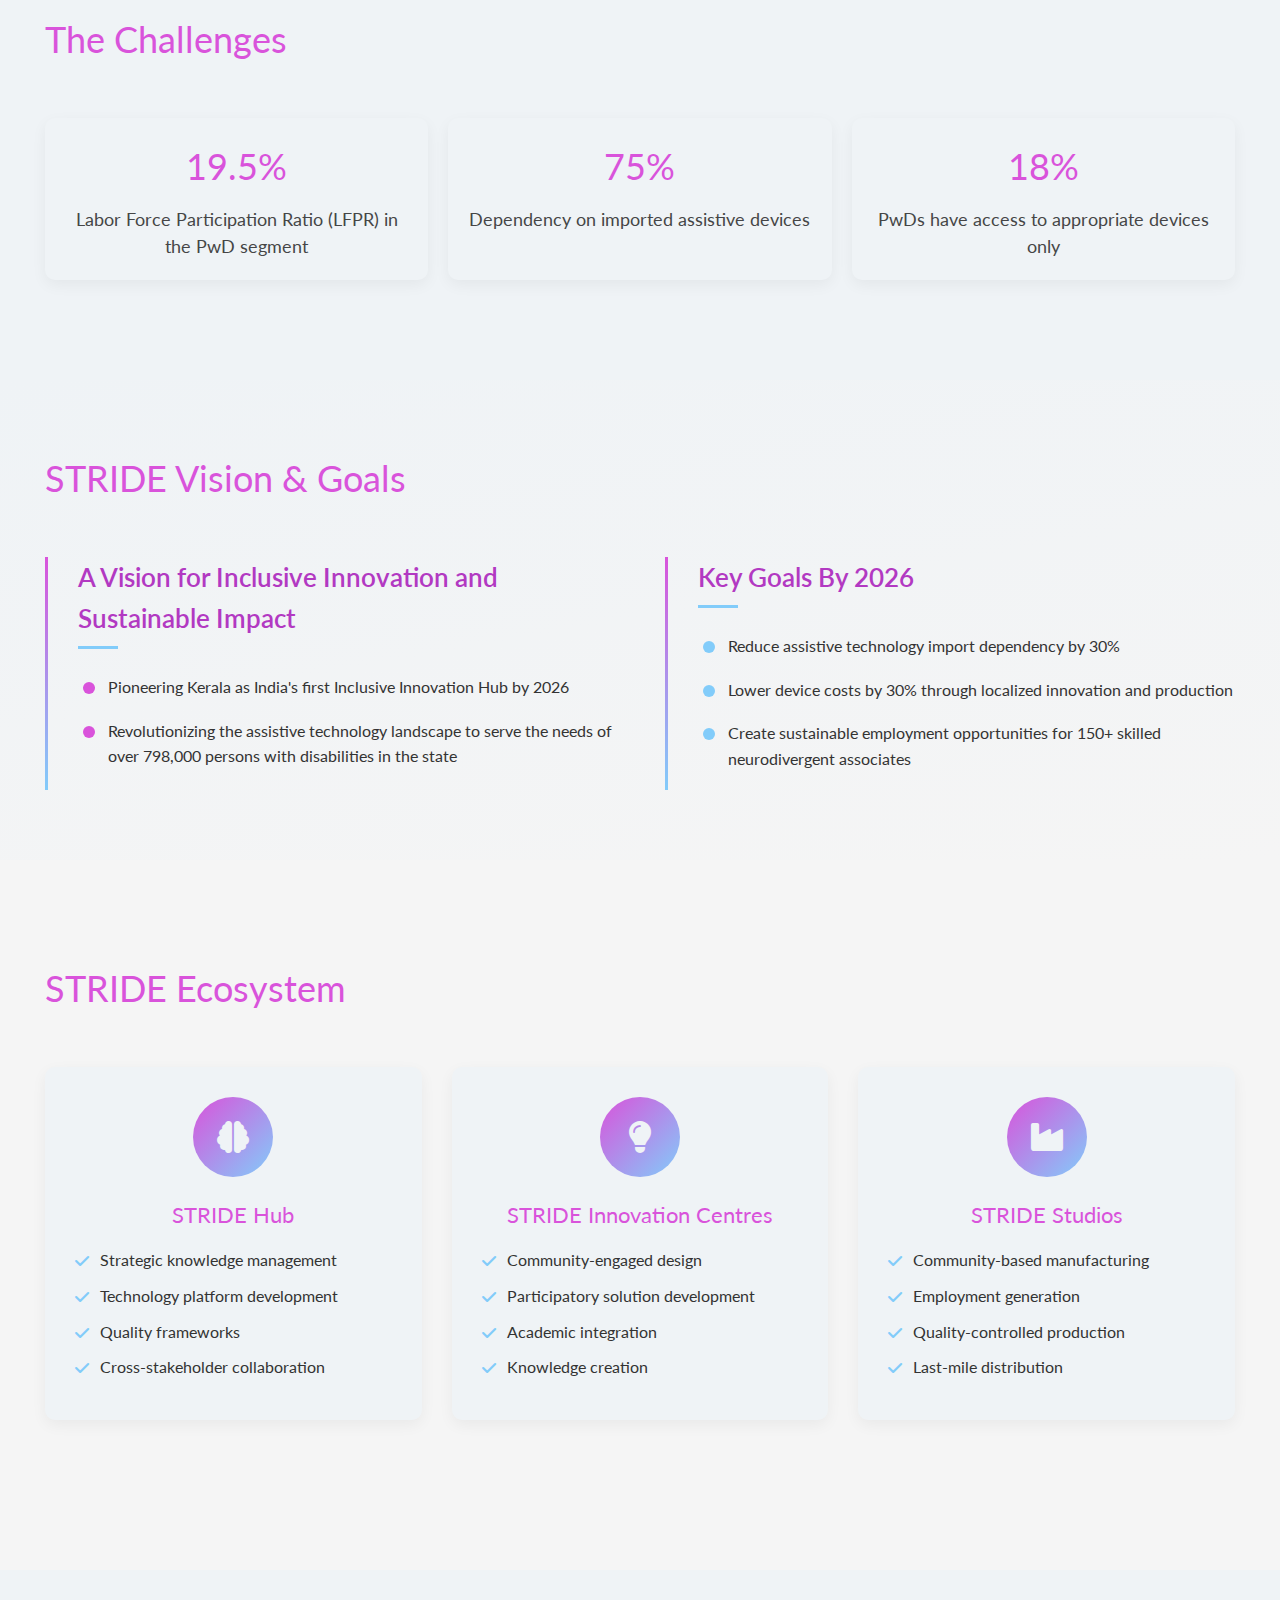
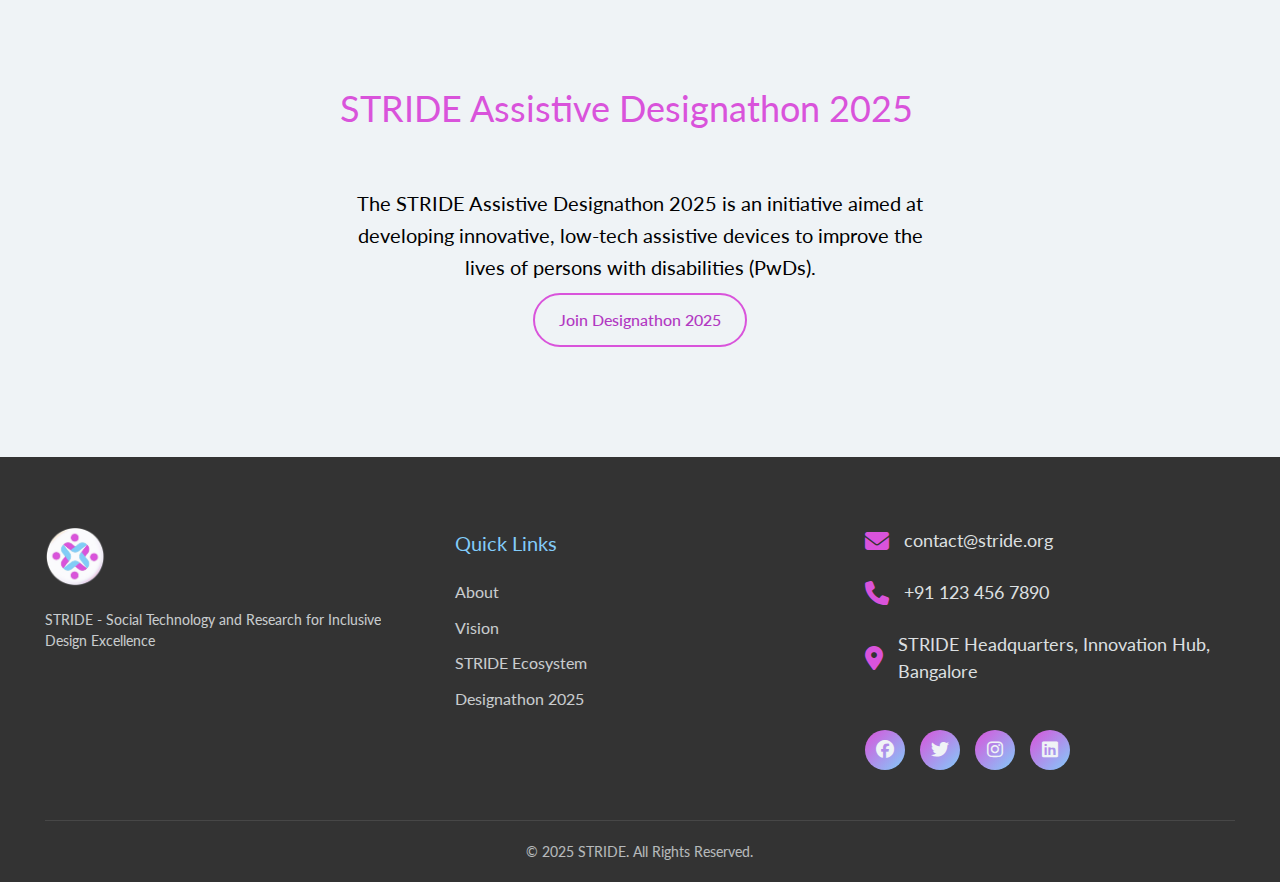
==== commit eaa703dc: "design changes" ====
--- a/index.html
+++ b/index.html
@@ -4,27 +4,30 @@
     <meta charset="UTF-8">
     <meta name="viewport" content="width=device-width, initial-scale=1.0, height=device-height, initial-scale=1.0">
     <title>STRIDE - Social Technology and Research for Inclusive Design Excellence</title>
-    <link rel="stylesheet" href="styles.css">
     <link rel="stylesheet" href="https://cdnjs.cloudflare.com/ajax/libs/font-awesome/6.4.0/css/all.min.css">
     <link href="https://fonts.googleapis.com/css2?family=Poppins:wght@300;400;500;600;700&display=swap" rel="stylesheet">
     <link rel="icon" href="images/logo.png" type="image/svg+xml">
+    <link rel="stylesheet" href="https://cdn.jsdelivr.net/npm/swiper@11/swiper-bundle.min.css" />
+    <link rel="stylesheet" href="styles.css">
+
 </head>
 <body>
     <header>
         <div class="container">
             <div class="logo">
+                <!-- <h1 style="color: #070b0e;padding-right: 10px;">K-DISC</h1> -->
                 <img src="images/logo.png" alt="STRIDE Logo">
+                <h1 style="color: #070b0e;padding-right: 10px;">K-DISC</h1>
+                <h1 style="color: #82ccfa;padding-right: 10px;">|</h1>
+
                 <h1>STRIDE</h1>
             </div>
             <nav>
                 <ul>
                     <li><a href="#about">About</a></li>
                     <li><a href="#vision">Vision</a></li>
-                    <li><a href="#impact">STRIDE Ecosystem</a></li>
-                    <li><a href="#focus-areas">Focus Areas</a></li>
-                    <li><a href="#designathon">Designathon</a></li>
-                    
-                    <li><a href="#contact">Contact</a></li>
+                    <li><a href="#impact">Ecosystem</a></li>
+                    <li><a href="#designathon">Designathon 2025</a></li>
                 </ul>
             </nav>
             <div class="mobile-menu-btn">
@@ -37,69 +40,63 @@
         <div class="container">
             <div class="hero-content">
                 <div class="k-disc-logo">
-                    <img src="images/k-disc-stride.svg" alt="K-DISC STRIDE Logo">
+                    <!-- <img src="images/k-disc-stride.svg" alt="K-DISC STRIDE Logo"> -->
                 </div>
                 <h1>STRIDE: Transforming Lives Through Inclusive Innovation</h1>
                 <p>Empowering Communities, Advancing Social Impact, and Fostering Sustainability</p>
                 <a href="#about" class="btn">Learn More</a>
-            </div>
-        </div>
-    </section>
-
+                <a href="/designathon" class="btn secondary-btn">Join Designathon 2025</a>
+            </div>
+        </div>
+    </section>
+    <div class="swiper-container">
+        <div class="swiper-wrapper">
+            <div class="swiper-slide"><img src="images/swiper/1.png" alt="Collaborator 1"></div>
+            <div class="swiper-slide"><img src="images/swiper/2.png" alt="Collaborator 2"></div>
+            <div class="swiper-slide"><img src="images/swiper/3.png" alt="Collaborator 3"></div>
+            <div class="swiper-slide"><img src="images/swiper/4.png" alt="Collaborator 4"></div>
+            <div class="swiper-slide"><img src="images/swiper/5.png" alt="Collaborator 5"></div>
+        </div>
+    </div>
     <section id="about" class="about">
         <div class="container">
-            <h2>STRIDE</h2>
+            <h2>STRIDE-Inclusive Innovation</h2>
             <div class="about-content">
                 <div class="about-text">
                     <p>STRIDE (Social Technology and Research for Inclusive Design Excellence) is Kerala's pioneering initiative to create India's first integrated ecosystem for democratic social innovation.</p>
                     <p>Our mission is to develop innovative, low-tech assistive devices to improve the lives of persons with disabilities (PwDs), creating practical, inclusive solutions that address real-world challenges.</p>
                     <div class="about-features">
-                        <!-- <div class="feature">
-                            <i class="fas fa-users"></i>
-                            <p>Community wisdom converges with technological excellence</p>
-                        </div>
-                        <div class="feature">
-                            <i class="fas fa-lightbulb"></i>
-                            <p>Local challenges transform into innovative solutions</p>
-                        </div>
-                        <div class="feature">
-                            <i class="fas fa-cogs"></i>
-                            <p>Research & design drive social transformation</p>
-                        </div>
-                        <div class="feature">
-                            <i class="fas fa-university"></i>
-                            <p>Academic expertise meets community needs</p>
-                        </div> -->
                     </div>
                 </div>
                 <div class="about-image">
                     <img src="images/about-image.svg" alt="STRIDE Team Working">
                 </div>
             </div>
+            <div class="challenges">
+                <h2>The Challenges</h2>
+                <div class="stats-container">
+                    <div class="stat">
+                        <h4>19.5%</h4>
+                        <p>Labor Force Participation Ratio (LFPR) in the PwD segment</p>
+                    </div>
+                    <div class="stat">
+                        <h4>75%</h4>
+                        <p>Dependency on imported assistive devices</p>
+                    </div>
+                    <div class="stat">
+                        <h4>18%</h4>
+                        <p>PwDs have access to appropriate devices only</p>
+                    </div>
+                </div>
+        </div>
+        
         </div>
     </section>
 
     <section id="vision" class="vision">
         <div class="container">
-            <h2>The Challenges</h2>
-            <div class="stats-container">
-                <div class="stat">
-                    <h4>19.5%</h4>
-                    <p>Labor Force Participation Ratio (LFPR) in the PwD segment</p>
-                </div>
-                <div class="stat">
-                    <h4>75%</h4>
-                    <p>Dependency on imported assistive devices</p>
-                </div>
-                <div class="stat">
-                    <h4>18%</h4>
-                    <p>PwDs have access to appropriate devices only</p>
-                </div>
-            </div>
+            <h2>STRIDE Vision & Goals</h2>
             <div class="vision-content">
-                <!-- <div class="vision-image">
-                    <img src="images/goals-image.svg" alt="STRIDE Vision">
-                </div> -->
                 <div class="vision-text">
                     <h3>A Vision for Inclusive Innovation and Sustainable Impact</h3>
                     <ul>
@@ -164,285 +161,39 @@
                     </div>
                 </div>
             </div>
-            <!-- <div class="impact-items">
-                <div class="impact-item">
-                    <div class="impact-icon">
-                        <i class="fas fa-lightbulb"></i>
-                    </div>
-                    <h3>Encouraging Inclusive Innovation</h3>
-                    <p>Bringing together diverse perspectives to create truly inclusive solutions.</p>
-                </div>
-                <div class="impact-item">
-                    <div class="impact-icon">
-                        <i class="fas fa-tools"></i>
-                    </div>
-                    <h3>Developing Functional, Low-cost Devices</h3>
-                    <p>Making assistive technology affordable and accessible to all.</p>
-                </div>
-                <div class="impact-item">
-                    <div class="impact-icon">
-                        <i class="fas fa-school"></i>
-                    </div>
-                    <h3>Supporting BUDS Institutions</h3>
-                    <p>Providing solutions to BUDS institutions and private schools to benefit PwDs.</p>
-                </div>
-                <div class="impact-item">
-                    <div class="impact-icon">
-                        <i class="fas fa-users"></i>
-                    </div>
-                    <h3>Creating Employment Opportunities</h3>
-                    <p>Generating sustainable employment for 150+ skilled neurodivergent associates.</p>
-                </div>
-            </div> -->
-            <!-- <div class="partnership">
-                <h3>IEEE & STRIDE: Partnership for Social Innovation</h3>
-                <div class="partnership-grid">
-                    <div class="partnership-item">
-                        <div class="partnership-icon">
-                            <i class="fas fa-users"></i>
-                        </div>
-                        <h4>Creating an Assistive Tech Community</h4>
-                        <p>Opportunities for national awards, fellowships, and leadership roles in inclusive technology and social impact ecosystems.</p>
-                    </div>
-                    <div class="partnership-item">
-                        <div class="partnership-icon">
-                            <i class="fas fa-tasks"></i>
-                        </div>
-                        <h4>Leading the Designathon Execution</h4>
-                        <p>IEEE will take a leadership role in executing the STRIDE Designathon, ensuring successful participation and impact.</p>
-                    </div>
-                    <div class="partnership-item">
-                        <div class="partnership-icon">
-                            <i class="fas fa-bullhorn"></i>
-                        </div>
-                        <h4>Driving Engagement & Participation</h4>
-                        <p>IEEE will work to achieve 1,000+ registrations, including mentorship and outreach to maximize quality participation.</p>
-                    </div>
-                </div>
-            </div> -->
-        </div>
-    </section>
-
-    <!-- <section id="focus-areas" class="focus-areas">
-        <div class="container">
-            <h2>Focus Areas</h2>
-            <div class="focus-intro">
-                <h3>Low-Tech Solutions: The Power of Simplicity</h3>
-                <div class="advantages">
-                    <div class="advantage">
-                        <i class="fas fa-dollar-sign"></i>
-                        <p>Cost-effective</p>
-                    </div>
-                    <div class="advantage">
-                        <i class="fas fa-tools"></i>
-                        <p>Easily maintained</p>
-                    </div>
-                    <div class="advantage">
-                        <i class="fas fa-industry"></i>
-                        <p>Locally producible</p>
-                    </div>
-                    <div class="advantage">
-                        <i class="fas fa-hand-paper"></i>
-                        <p>Simple to use and repair</p>
-                    </div>
-                    <div class="advantage">
-                        <i class="fas fa-users"></i>
-                        <p>Community-friendly</p>
-                    </div>
-                </div>
-            </div>
-            <div class="cards">
-                <div class="card">
-                    <div class="card-icon">
-                        <i class="fas fa-utensils"></i>
-                    </div>
-                    <h3>Eating</h3>
-                    <p>Adaptive utensils, feeding aids and solutions to make eating more accessible.</p>
-                    <div class="examples">
-                        <span>Modified utensils</span>
-                        <span>Adaptive cups</span>
-                        <span>Feeding supports</span>
-                    </div>
-                </div>
-                <div class="card">
-                    <div class="card-icon">
-                        <i class="fas fa-comments"></i>
-                    </div>
-                    <h3>Communication</h3>
-                    <p>Augmentative and alternative communication (AAC) tools for better expression.</p>
-                    <div class="examples">
-                        <span>Picture boards</span>
-                        <span>Text-to-speech</span>
-                        <span>Switch communicators</span>
-                        <span>Picture schedules</span>
-                    </div>
-                </div>
-                <div class="card">
-                    <div class="card-icon">
-                        <i class="fas fa-toilet"></i>
-                    </div>
-                    <h3>Toiletry</h3>
-                    <p>Accessible hygiene solutions for independence and dignity.</p>
-                    <div class="examples">
-                        <span>Bathroom equipment</span>
-                        <span>Hygiene aids</span>
-                        <span>Adaptive tools</span>
-                    </div>
-                </div>
-                <div class="card">
-                    <div class="card-icon">
-                        <i class="fas fa-book-open"></i>
-                    </div>
-                    <h3>Learning</h3>
-                    <p>Educational tools designed for diverse learning needs and abilities.</p>
-                    <div class="examples">
-                        <span>Writing grips</span>
-                        <span>Reading stands</span>
-                        <span>Magnifiers</span>
-                        <span>Adaptive keyboards</span>
-                    </div>
-                </div>
-                <div class="card">
-                    <div class="card-icon">
-                        <i class="fas fa-wheelchair"></i>
-                    </div>
-                    <h3>Mobility</h3>
-                    <p>Low-cost mobility aids to enhance freedom of movement.</p>
-                    <div class="examples">
-                        <span>Wheelchair adaptations</span>
-                        <span>Walkers</span>
-                        <span>Basic prosthetics</span>
-                        <span>Transfer aids</span>
-                    </div>
-                </div>
-                <div class="card">
-                    <div class="card-icon">
-                        <i class="fas fa-eye"></i>
-                    </div>
-                    <h3>Sensory Support</h3>
-                    <p>Devices for visual, auditory, and tactile assistance.</p>
-                    <div class="examples">
-                        <span>Tactile aids</span>
-                        <span>Visual supports</span>
-                        <span>Auditory assistance</span>
-                    </div>
-                </div>
-            </div>
-            <div class="examples-section">
-                <h3>Examples of Low-Tech Solutions</h3>
-                <div class="examples-grid">
-                    <div class="example-item">
-                        <i class="fas fa-print"></i>
-                        <p>3D printed writing aids</p>
-                    </div>
-                    <div class="example-item">
-                        <i class="fas fa-hand-holding"></i>
-                        <p>Custom-molded grips</p>
-                    </div>
-                    <div class="example-item">
-                        <i class="fas fa-comment-dots"></i>
-                        <p>Basic communication boards</p>
-                    </div>
-                    <div class="example-item">
-                        <i class="fas fa-walking"></i>
-                        <p>Simple mobility aids</p>
-                    </div>
-                </div>
-            </div>
-        </div>
-    </section> -->
+        </div>
+    </section>
+
+    
 
     <section id="designathon" class="designathon">
-        <div class="container">
+        <div class="container1">
             <h2>STRIDE Assistive Designathon 2025</h2>
-            <div class="designathon-content">
-                <!-- <div class="designathon-text">
-                    <h3>What is the STRIDE Designathon?</h3>
-                    <p>The STRIDE Assistive Designathon 2025 is an initiative aimed at developing innovative, low-tech assistive devices to improve the lives of persons with disabilities (PwDs).</p>
-                    <h4>Purpose:</h4>
-                    <p>To create innovative, low-tech assistive devices that enhance the lives of Persons with Disabilities (PwDs).</p>
-                    <h4>Impact:</h4>
-                    <p>Fostering inclusive solutions that address real-world challenges.</p>
-                </div>
-                <div class="timeline">
-                    <h3>Timeline</h3>
-                    <div class="timeline-container">
-                        <div class="timeline-item">
-                            <div class="timeline-date">Feb 18-24, 2025</div>
-                            <div class="timeline-content">
-                                <h4>STRIDE Ambassadors Pre-online Orientation</h4>
-                            </div>
-                        </div>
-                        <div class="timeline-item">
-                            <div class="timeline-date">March 4, 2025</div>
-                            <div class="timeline-content">
-                                <h4>Faculty & student community identification & final list</h4>
-                            </div>
-                        </div>
-                        <div class="timeline-item">
-                            <div class="timeline-date">March 7, 2025</div>
-                            <div class="timeline-content">
-                                <h4>STRIDE Ambassadors Training session at KSUM, Kochi</h4>
-                            </div>
-                        </div>
-                        <div class="timeline-item">
-                            <div class="timeline-date">March 10, 2025</div>
-                            <div class="timeline-content">
-                                <h4>Campaign starts</h4>
-                            </div>
-                        </div>
-                        <div class="timeline-item">
-                            <div class="timeline-date">March 14 - April 20, 2025</div>
-                            <div class="timeline-content">
-                                <h4>Phase 1 starts (Concept Design Phase)</h4>
-                            </div>
-                        </div>
-                        <div class="timeline-item">
-                            <div class="timeline-date">April 21 - May 9, 2025</div>
-                            <div class="timeline-content">
-                                <h4>Preliminary Evaluation & 100 teams to be shortlisted</h4>
-                            </div>
-                        </div>
-                        <div class="timeline-item">
-                            <div class="timeline-date">May 10 - June 15, 2025</div>
-                            <div class="timeline-content">
-                                <h4>Phase 2 (High Fidelity Prototyping Phase)</h4>
-                            </div>
-                        </div>
-                        <div class="timeline-item">
-                            <div class="timeline-date">June 25, 2025</div>
-                            <div class="timeline-content">
-                                <h4>STRIDE Launch & Mega Event</h4>
-                            </div>
-                        </div>
-                    </div>
-                </div> -->
-            </div>
+            <!-- <div class="designathon-content"> -->
+               <h4>The STRIDE Assistive Designathon 2025 is an initiative aimed at developing innovative, low-tech assistive devices to improve the lives of persons with disabilities (PwDs).</h4>
+               <a href="/designathon" class="btn secondary-btn">Join Designathon 2025</a>
+            <!-- </div> -->
         </div>
     </section>
 
     
 
-    <section id="contact" class="contact">
-        <div class="container">
-            <h2>Get Involved</h2>
-            <div class="contact-content">
-                <div class="contact-form">
-                    <form>
-                        <div class="form-group">
-                            <label for="name">Name</label>
-                            <input type="text" id="name" name="name" required>
-                        </div>
-                        <div class="form-group">
-                            <label for="email">Email</label>
-                            <input type="email" id="email" name="email" required>
-                        </div>
-                        <div class="form-group">
-                            <label for="message">Message</label>
-                            <textarea id="message" name="message" rows="5" required></textarea>
-                        </div>
-                        <button type="submit" class="btn">Send Message</button>
-                    </form>
+    <footer>
+        <div class="container">
+            <div class="footer-content">
+                <div class="footer-logo">
+                    <img src="images/logo.png" alt="STRIDE Logo">
+                    <p>STRIDE - Social Technology and Research for Inclusive Design Excellence</p>
+                </div>
+                <div class="footer-links">
+                    <h3>Quick Links</h3>
+                    <ul>
+                        <li><a href="#about">About</a></li>
+                        <li><a href="#vision">Vision</a></li>
+                        <!-- <li><a href="#goals">Goals</a></li> -->
+                        <li><a href="#impact">STRIDE Ecosystem</a></li>
+                        <li><a href="/designathon">Designathon 2025</a></li>
+                    </ul>
                 </div>
                 <div class="contact-info">
                     <div class="info-item">
@@ -464,42 +215,14 @@
                         <a href="#"><i class="fab fa-linkedin"></i></a>
                     </div>
                 </div>
-            </div>
-        </div>
-    </section>
-
-    <footer>
-        <div class="container">
-            <div class="footer-content">
-                <div class="footer-logo">
-                    <img src="images/logo.png" alt="STRIDE Logo">
-                    <p>STRIDE - Social Technology and Research for Inclusive Design Excellence</p>
-                </div>
-                <div class="footer-links">
-                    <h3>Quick Links</h3>
-                    <ul>
-                        <li><a href="#about">About</a></li>
-                        <li><a href="#focus-areas">Focus Areas</a></li>
-                        <li><a href="#goals">Goals</a></li>
-                        <li><a href="#impact">STRIDE Ecosystem</a></li>
-                        <li><a href="#contact">Contact</a></li>
-                    </ul>
-                </div>
-                <div class="footer-newsletter">
-                    <h3>Stay Updated</h3>
-                    <p>Subscribe to our newsletter for the latest updates.</p>
-                    <form>
-                        <input type="email" placeholder="Your Email">
-                        <button type="submit" class="btn">Subscribe</button>
-                    </form>
-                </div>
+
             </div>
             <div class="footer-bottom">
-                <p>&copy; 2024 STRIDE. All Rights Reserved.</p>
+                <p>&copy; 2025 STRIDE. All Rights Reserved.</p>
             </div>
         </div>
     </footer>
-
+    <script src="https://cdn.jsdelivr.net/npm/swiper@11/swiper-bundle.min.js"></script>
     <script src="script.js"></script>
 </body>
 </html> --- a/styles.css
+++ b/styles.css
@@ -1,12 +1,14 @@
+@import url('https://fonts.googleapis.com/css2?family=Lato:ital,wght@0,100;0,300;0,400;0,700;0,900;1,100;1,300;1,400;1,700;1,900&display=swap');
+
 /* Variables */
 :root {
-    --primary-purple: #da54db; /* Purple from logo */
-    --primary-blue: #34a9e0;   /* Light blue from logo */
+    --primary-purple: #d953db; /* Purple from logo */
+    --primary-blue: #82ccfa;   /* Light blue from logo */
     --dark-purple: #b239c2;    /* Darker shade of purple */
     --light-purple: #e0b0e8;   /* Lighter shade of purple */
     --dark-blue: #4ba9d9;      /* Darker shade of blue */
     --light-blue: #b5e2fa;     /* Lighter shade of blue */
-    --white: #ffffff;
+    --white: #eff3f6;
     --light-gray: #f5f5f5;
     --medium-gray: #e0e0e0;
     --dark-gray: #333333;
@@ -14,11 +16,15 @@
     --font-primary: 'Poppins', sans-serif;
 }
 
+
 /* Reset */
 * {
     margin: 0;
     padding: 0;
     box-sizing: border-box;
+    font-family: "Lato", sans-serif;
+    font-weight: 400;
+    font-style: normal;
 }
 
 html {
@@ -52,16 +58,16 @@
 }
 
 .container {
-    width: 90%;
+    width: 93%;
     max-width: 1200px;
     margin: 0 auto;
-    padding: 0 15px;
+    /* padding: 0 15px; */
 }
 
 .btn {
     display: inline-block;
-    background: var(--primary-purple);
-    color: var(--white);
+    background: var(--white);
+    color: var(--dark-purple);
     padding: 12px 24px;
     border-radius: 50px;
     font-weight: 500;
@@ -72,7 +78,8 @@
 
 .btn:hover {
     background: transparent;
-    color: var(--primary-purple);
+    color: var(--black);
+    border: 2px solid var(--black);
 }
 
 /* Header */
@@ -178,6 +185,7 @@
     font-weight: 700;
     margin-bottom: 20px;
     line-height: 1.2;
+    padding-top: 60px;
 }
 
 .hero p {
@@ -195,14 +203,36 @@
     background: transparent;
     color: var(--white);
 }
-
+/* Add this to your styles.css file */
+
+/* Default button styles */
+.hero .btn {
+    margin-right: 10px; /* Adjust the value as needed */
+}
+
+.hero .btn.secondary-btn {
+    margin-left: 10px; /* Adjust the value as needed */
+}
+
+/* Responsive styles */
+@media (max-width: 768px) {
+    .hero .btn,
+    .hero .btn.secondary-btn {
+        display: block;
+        width: 100%;
+        margin: 10px 0; /* Adjust the value as needed */
+    }
+    .hero h1{
+        padding-top: 0px;
+    }
+}
 /* About Section */
 .about {
     padding: 100px 0;
     background-color: var(--white);
 }
 
-.about h2, .focus-areas h2, .goals h2, .impact h2, .contact h2 {
+.about h2, .focus-areas h2, .goals h2, .impact h2, .contact h2, .vision h2, .designathon h2 {
     text-align: left;
     font-size: 36px;
     margin-bottom: 50px;
@@ -210,16 +240,7 @@
     position: relative;
 }
 
-/* .about h2::after, .focus-areas h2::after, .goals h2::after, .impact h2::after, .contact h2::after {
-    content: '';
-    position: absolute;
-    bottom: -15px;
-    left: 50%;
-    transform: translateX(-50%);
-    width: 80px;
-    height: 3px;
-    background: linear-gradient(to right, var(--primary-purple), var(--primary-blue));
-} */
+
 
 .about-content {
     display: flex;
@@ -276,62 +297,142 @@
     margin-bottom: 15px;
 }
 
-/* Vision Section */
+
+  /* STRIDE Vision & Goals Section Styling */
 .vision {
-    padding: 100px 0;
-    background: linear-gradient(135deg, rgba(196, 78, 209, 0.05) 0%, rgba(126, 206, 244, 0.05) 100%);
-}
-
-.vision-content {
-    padding-top: 50px;
-    align-items: center;
-}
-
-.vision-image {
-    flex: 1;
-    border-radius: 10px;
-    overflow: hidden;
-    box-shadow: 0 10px 30px rgba(0, 0, 0, 0.1);
-    opacity: 0;
-    transition: opacity 0.8s ease, transform 0.8s ease;
-}
-
-.vision-image.animate {
-    opacity: 1;
-    animation: slideInLeft 0.8s ease forwards;
-}
-
-.vision-text {
-    flex: 1;
-}
-
-.vision-text h3 {
-    font-size: 28px;
-    margin-bottom: 20px;
-    color: var(--primary-purple);
-}
-
-.vision-text ul {
-    margin-bottom: 30px;
-}
-
-.vision-text ul li {
-    margin-bottom: 15px;
+    padding: 70px 0;
+    background: linear-gradient(170deg, var(--white) 0%, var(--light-gray) 100%);
+    font-family: var(--font-primary);
+  }
+  
+  .container {
+    max-width: 1200px;
+    margin: 0 auto;
+    /* padding: 0 30px; */
+  }
+  
+  /* Section Title */
+
+  
+
+  /* Content Layout */
+  .vision-content {
+    display: grid;
+    grid-template-columns: repeat(auto-fit, minmax(320px, 1fr));
+    gap: 50px;
+  }
+  
+  /* Text Blocks */
+  .vision-text {
     position: relative;
-    padding-left: 30px;
-}
-
-.vision-text ul li::before {
-    content: '';
+    padding: 0 0 0 30px;
+    border-left: 3px solid;
+    border-image: linear-gradient(to bottom, var(--primary-purple), var(--primary-blue)) 1;
+    transition: transform 0.3s ease;
+  }
+  
+  .vision-text:hover {
+    transform: translateY(-5px);
+  }
+  
+  /* Headings */
+  .vision-text h3 {
+    font-size: 1.6rem;
+    margin-bottom: 25px;
+    color: var(--dark-purple);
+    font-weight: 600;
+    position: relative;
+    padding-bottom: 10px;
+  }
+  
+  .vision-text h3::after {
+    content: "";
+    position: absolute;
+    left: 0;
+    bottom: 0;
+    width: 40px;
+    height: 3px;
+    background-color: var(--primary-blue);
+  }
+  
+  /* Lists */
+  .vision-text ul {
+    padding-left: 5px;
+    margin: 0;
+  }
+  
+  .vision-text li {
+    margin-bottom: 18px;
+    position: relative;
+    list-style-type: none;
+    padding-left: 25px;
+    line-height: 1.6;
+    color: var(--dark-gray);
+  }
+  
+  .vision-text li::before {
+    content: "";
     position: absolute;
     left: 0;
     top: 8px;
-    width: 15px;
-    height: 15px;
+    width: 12px;
+    height: 12px;
     background: linear-gradient(135deg, var(--primary-purple) 0%, var(--primary-blue) 100%);
     border-radius: 50%;
-}
-
+  }
+  
+  /* First Section Specific */
+  .vision-text:first-child li::before {
+    background: var(--primary-purple);
+  }
+  
+  /* Second Section Specific */
+  .vision-text:last-child li::before {
+    background: var(--primary-blue);
+  }
+  
+  /* Responsive Adjustments */
+  @media (max-width: 768px) {
+    .vision {
+      padding: 50px 0;
+    }
+    
+    .vision h2 {
+      font-size: 2.2rem;
+      margin-bottom: 40px;
+    }
+    
+    .vision-text {
+      padding-left: 20px;
+    }
+    
+    .vision-text h3 {
+      font-size: 1.4rem;
+    }
+  }
+  /* Responsive adjustments */
+  @media (max-width: 768px) {
+    .vision {
+      padding: 60px 0;
+    }
+    
+    .vision h2 {
+      font-size: 2rem;
+      margin-bottom: 30px;
+    }
+    
+    .vision-text {
+      flex-basis: 100%;
+    }
+    
+    .vision-text h3 {
+      font-size: 1.3rem;
+    }
+    
+    .vision-text li {
+      font-size: 1rem;
+    }
+  }
 .stats-container {
     display: grid;
     grid-template-columns: repeat(auto-fit, minmax(150px, 1fr));
@@ -485,7 +586,6 @@
     padding: 30px;
     text-align: center;
     box-shadow: 0 5px 15px rgba(0, 0, 0, 0.05);
-    transition: transform 0.3s ease;
     opacity: 0;
     transform: translateY(20px);
     transition: opacity 0.5s ease, transform 0.5s ease;
@@ -950,28 +1050,45 @@
     margin-bottom: 15px;
 }
 
-/* Designathon Section */
-.designathon {
-    padding: 100px 0;
-    background-color: var(--white);
-}
-
 .designathon-content {
     display: grid;
     grid-template-columns: 1fr 1fr;
     gap: 50px;
 }
 
-.designathon-text h3 {
+/* .designathon h3 {
     font-size: 28px;
     margin-bottom: 20px;
-    color: var(--primary-purple);
-}
-
-.designathon-text h4 {
+    color: var(--black);
+} */
+
+.designathon h4 {
     font-size: 20px;
     margin: 20px 0 10px;
-    color: var(--dark-purple);
+    color: var(--black);
+}
+
+/* Designathon Section */
+.designathon {
+    /* background: color(srgb --white --white --white); */
+    color: var(--white);
+    text-align: center;
+    padding: 60px 20px;
+    border-radius: 12px;
+    /* box-shadow: 0 6px 12px rgba(0, 0, 0, 0.2); */
+    margin: 50px auto;
+    max-width: 800px;
+    transition: transform 0.3s ease-in-out;
+}
+
+.designathon:hover {
+    transform: scale(1.02);
+}
+
+/* Container */
+.container1 {
+    max-width: 600px;
+    margin: 0 auto;
 }
 
 .timeline h3 {
@@ -1178,4 +1295,56 @@
     .partnership-grid {
         grid-template-columns: 1fr;
     }
-} +} 
+
+
+
+
+
+p {
+    font-size: 18px;
+    line-height: 1.5;
+    opacity: 0.9;
+}
+
+/* Explore Button */
+.explore-btn {
+    display: inline-block;
+    background: var(--dark-blue);
+    color: var(--white);
+    padding: 14px 22px;
+    font-size: 18px;
+    font-weight: bold;
+    text-transform: uppercase;
+    border-radius: 6px;
+    margin-top: 20px;
+    cursor: pointer;
+    transition: background 0.3s ease, transform 0.2s;
+    border: none;
+}
+
+.explore-btn:hover {
+    background: var(--light-purple);
+    color: var(--dark-gray);
+    transform: translateY(-3px);
+}
+
+.swiper-container {
+    width: 100%;
+    overflow: hidden;
+    padding: 20px 0;
+}
+.swiper-slide {
+    display: flex;
+    justify-content: center;
+    align-items: center;
+    width: 100px; /* Set a fixed width */
+    height: 100px; /* Set a fixed height */
+    box-sizing: border-box;
+}
+
+.swiper-slide img {
+    max-width: 100%;
+    max-height: 100%;
+    object-fit: contain; /* Ensure the image fits within the div */
+}
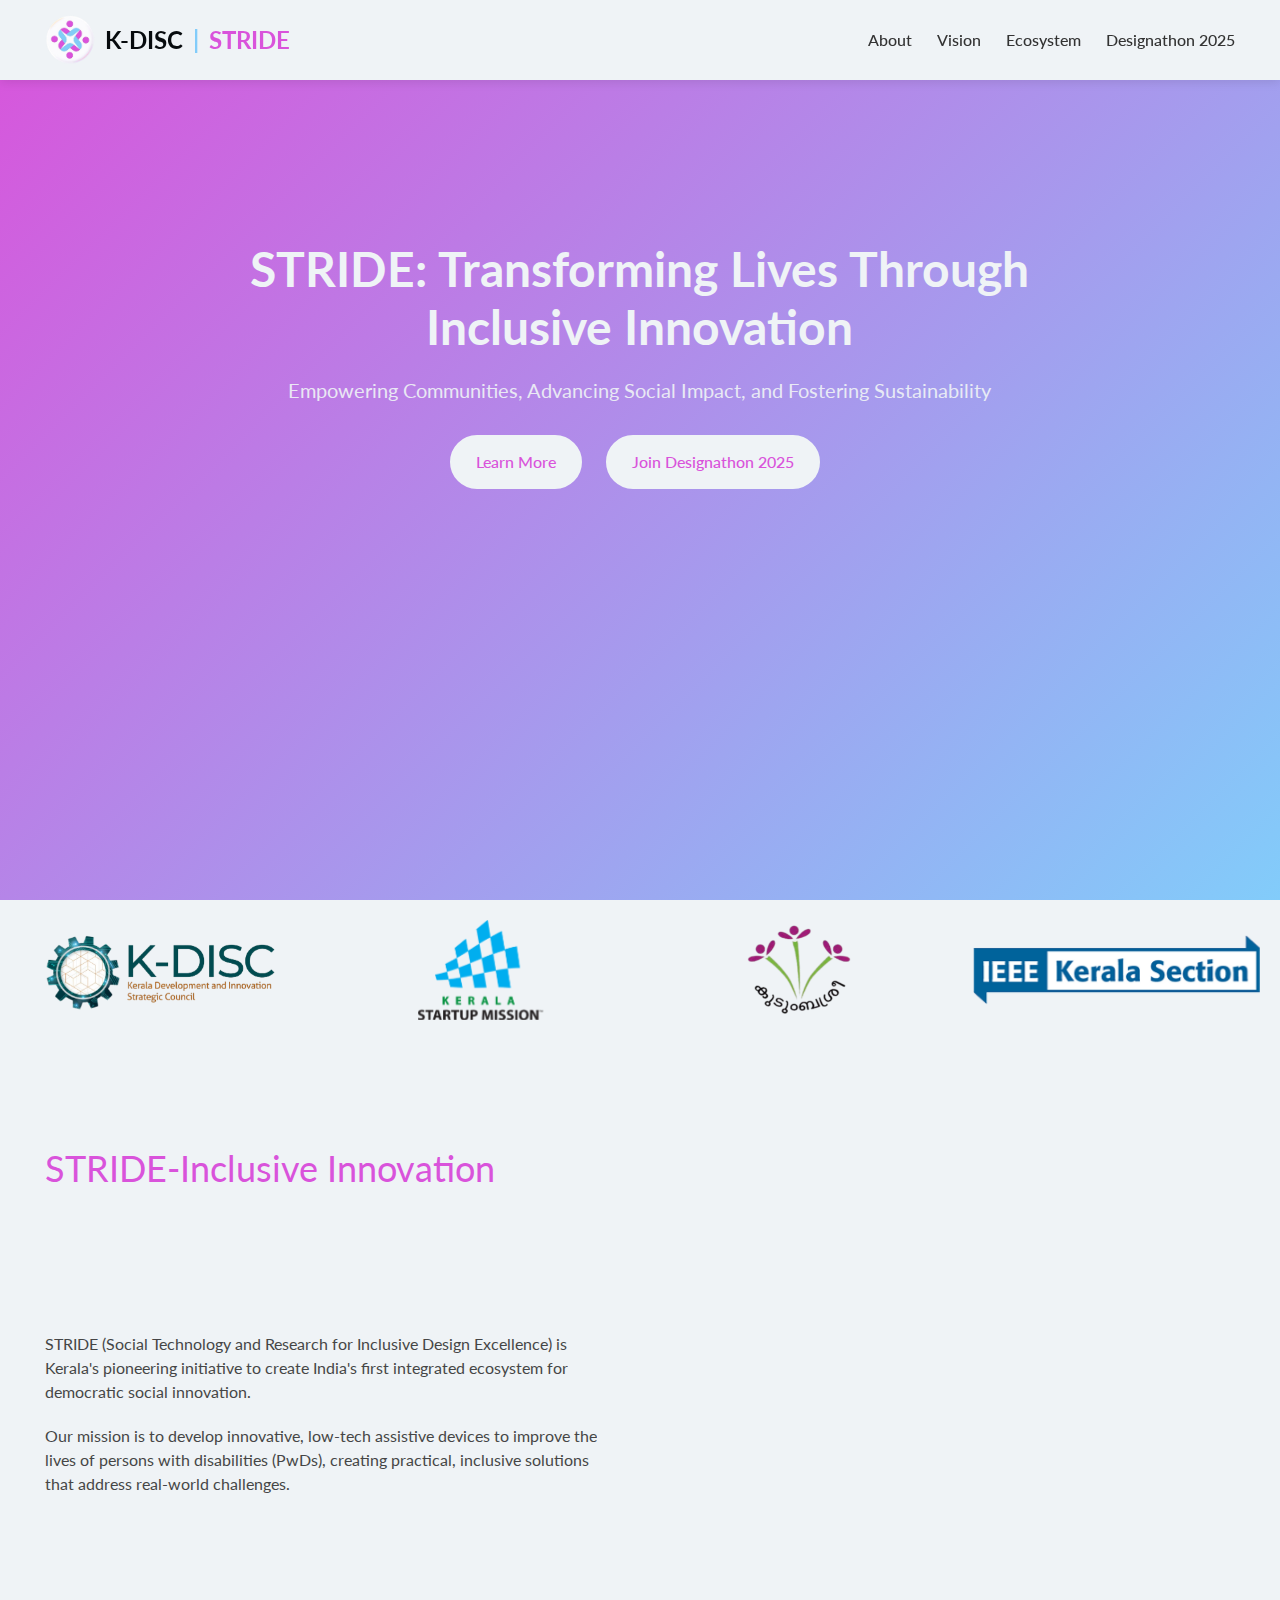
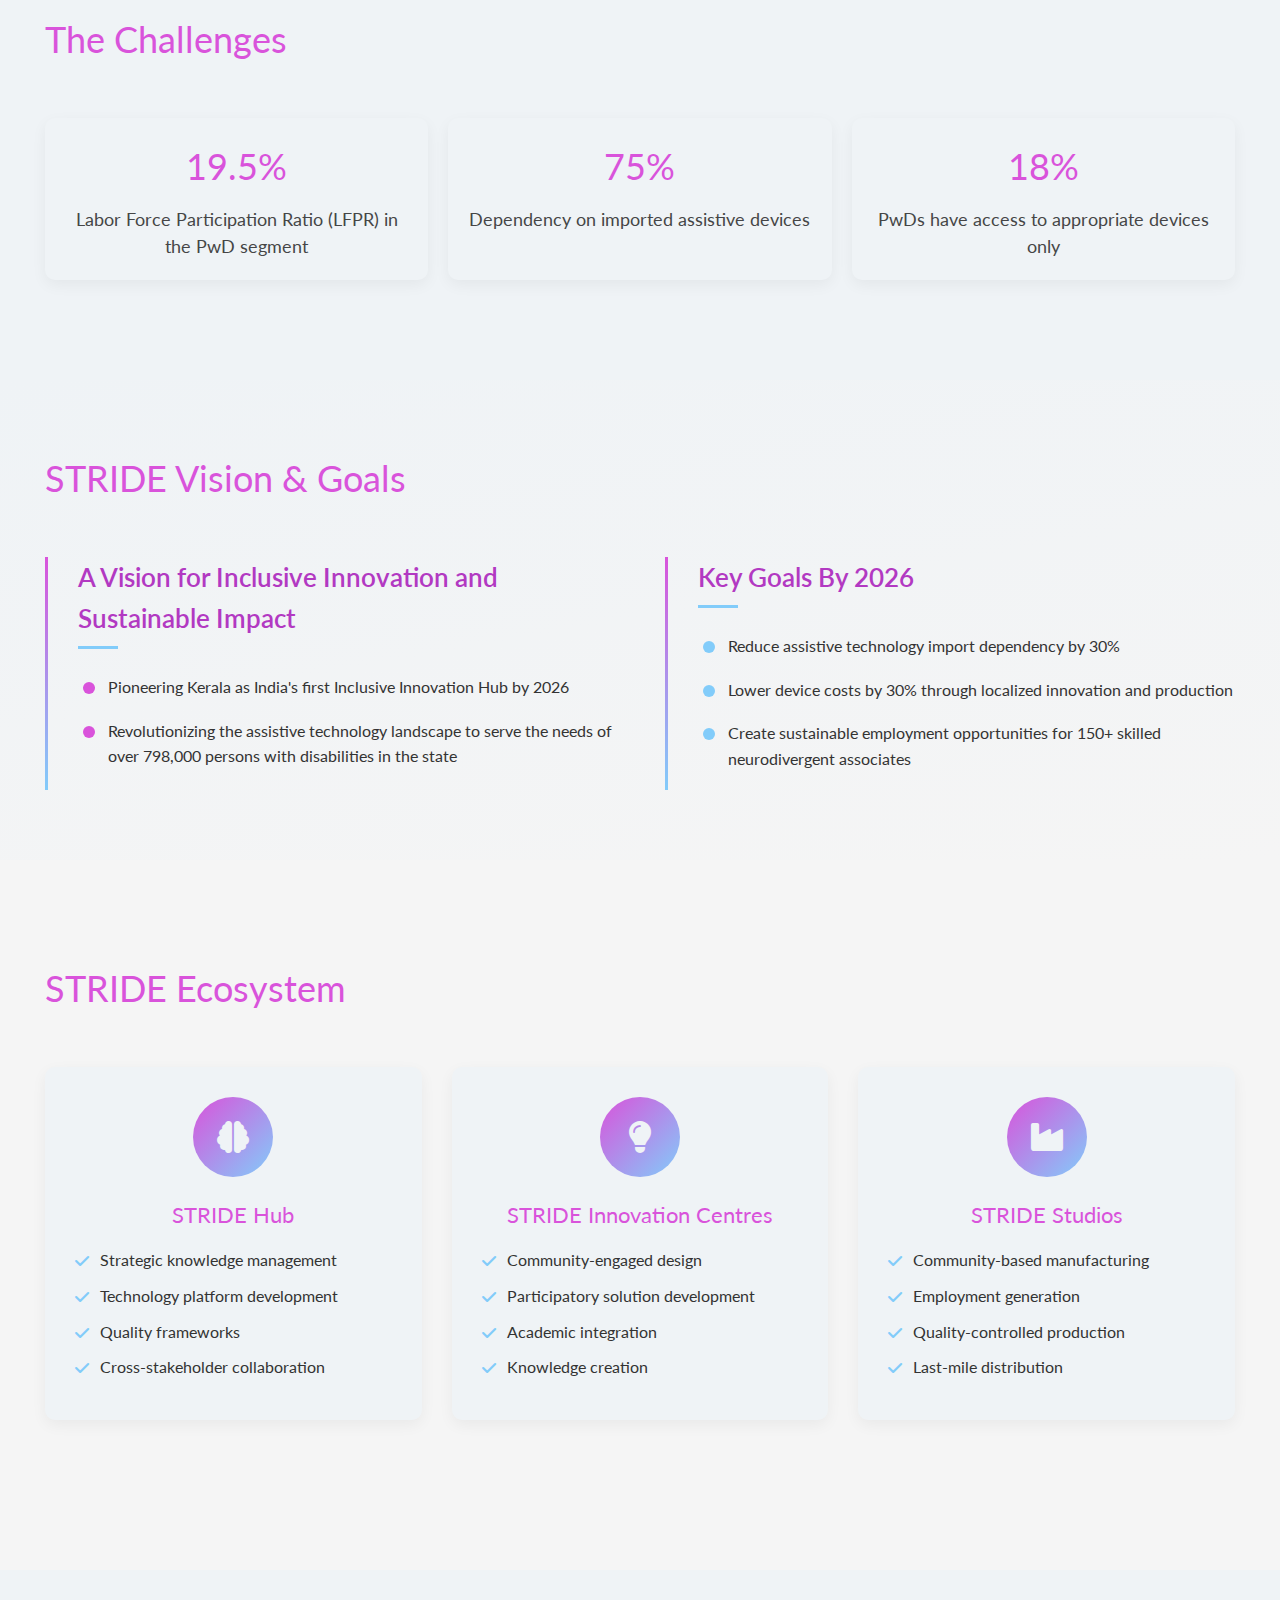
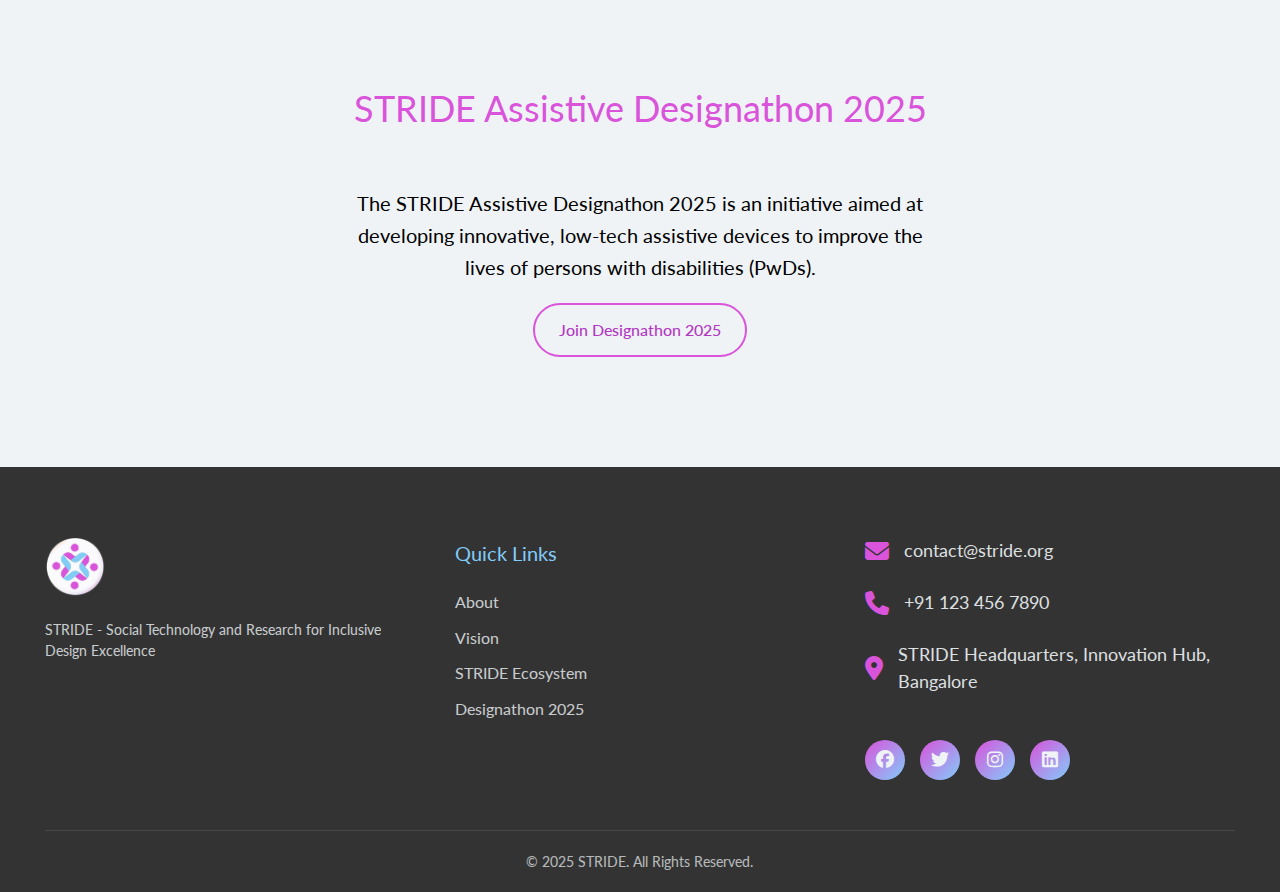
==== commit f09879f2: "design changes" ====
--- a/index.html
+++ b/index.html
@@ -5,7 +5,6 @@
     <meta name="viewport" content="width=device-width, initial-scale=1.0, height=device-height, initial-scale=1.0">
     <title>STRIDE - Social Technology and Research for Inclusive Design Excellence</title>
     <link rel="stylesheet" href="https://cdnjs.cloudflare.com/ajax/libs/font-awesome/6.4.0/css/all.min.css">
-    <link href="https://fonts.googleapis.com/css2?family=Poppins:wght@300;400;500;600;700&display=swap" rel="stylesheet">
     <link rel="icon" href="images/logo.png" type="image/svg+xml">
     <link rel="stylesheet" href="https://cdn.jsdelivr.net/npm/swiper@11/swiper-bundle.min.css" />
     <link rel="stylesheet" href="styles.css">
@@ -45,7 +44,7 @@
                 <h1>STRIDE: Transforming Lives Through Inclusive Innovation</h1>
                 <p>Empowering Communities, Advancing Social Impact, and Fostering Sustainability</p>
                 <a href="#about" class="btn">Learn More</a>
-                <a href="/designathon" class="btn secondary-btn">Join Designathon 2025</a>
+                <a href="designathon.html" class="btn secondary-btn">Join Designathon 2025</a>
             </div>
         </div>
     </section>
@@ -168,10 +167,10 @@
 
     <section id="designathon" class="designathon">
         <div class="container1">
-            <h2>STRIDE Assistive Designathon 2025</h2>
+            <h2 style="text-align: center;">STRIDE Assistive Designathon 2025</h2>
             <!-- <div class="designathon-content"> -->
                <h4>The STRIDE Assistive Designathon 2025 is an initiative aimed at developing innovative, low-tech assistive devices to improve the lives of persons with disabilities (PwDs).</h4>
-               <a href="/designathon" class="btn secondary-btn">Join Designathon 2025</a>
+               <a href="designathon.html" class="btn secondary-btn" style="margin-top: 10px;">Join Designathon 2025</a>
             <!-- </div> -->
         </div>
     </section>
@@ -192,7 +191,7 @@
                         <li><a href="#vision">Vision</a></li>
                         <!-- <li><a href="#goals">Goals</a></li> -->
                         <li><a href="#impact">STRIDE Ecosystem</a></li>
-                        <li><a href="/designathon">Designathon 2025</a></li>
+                        <li><a href="designathon.html">Designathon 2025</a></li>
                     </ul>
                 </div>
                 <div class="contact-info">
--- a/styles.css
+++ b/styles.css
@@ -1332,7 +1332,7 @@
 .swiper-container {
     width: 100%;
     overflow: hidden;
-    padding: 20px 0;
+    padding: 20px 20px;
 }
 .swiper-slide {
     display: flex;
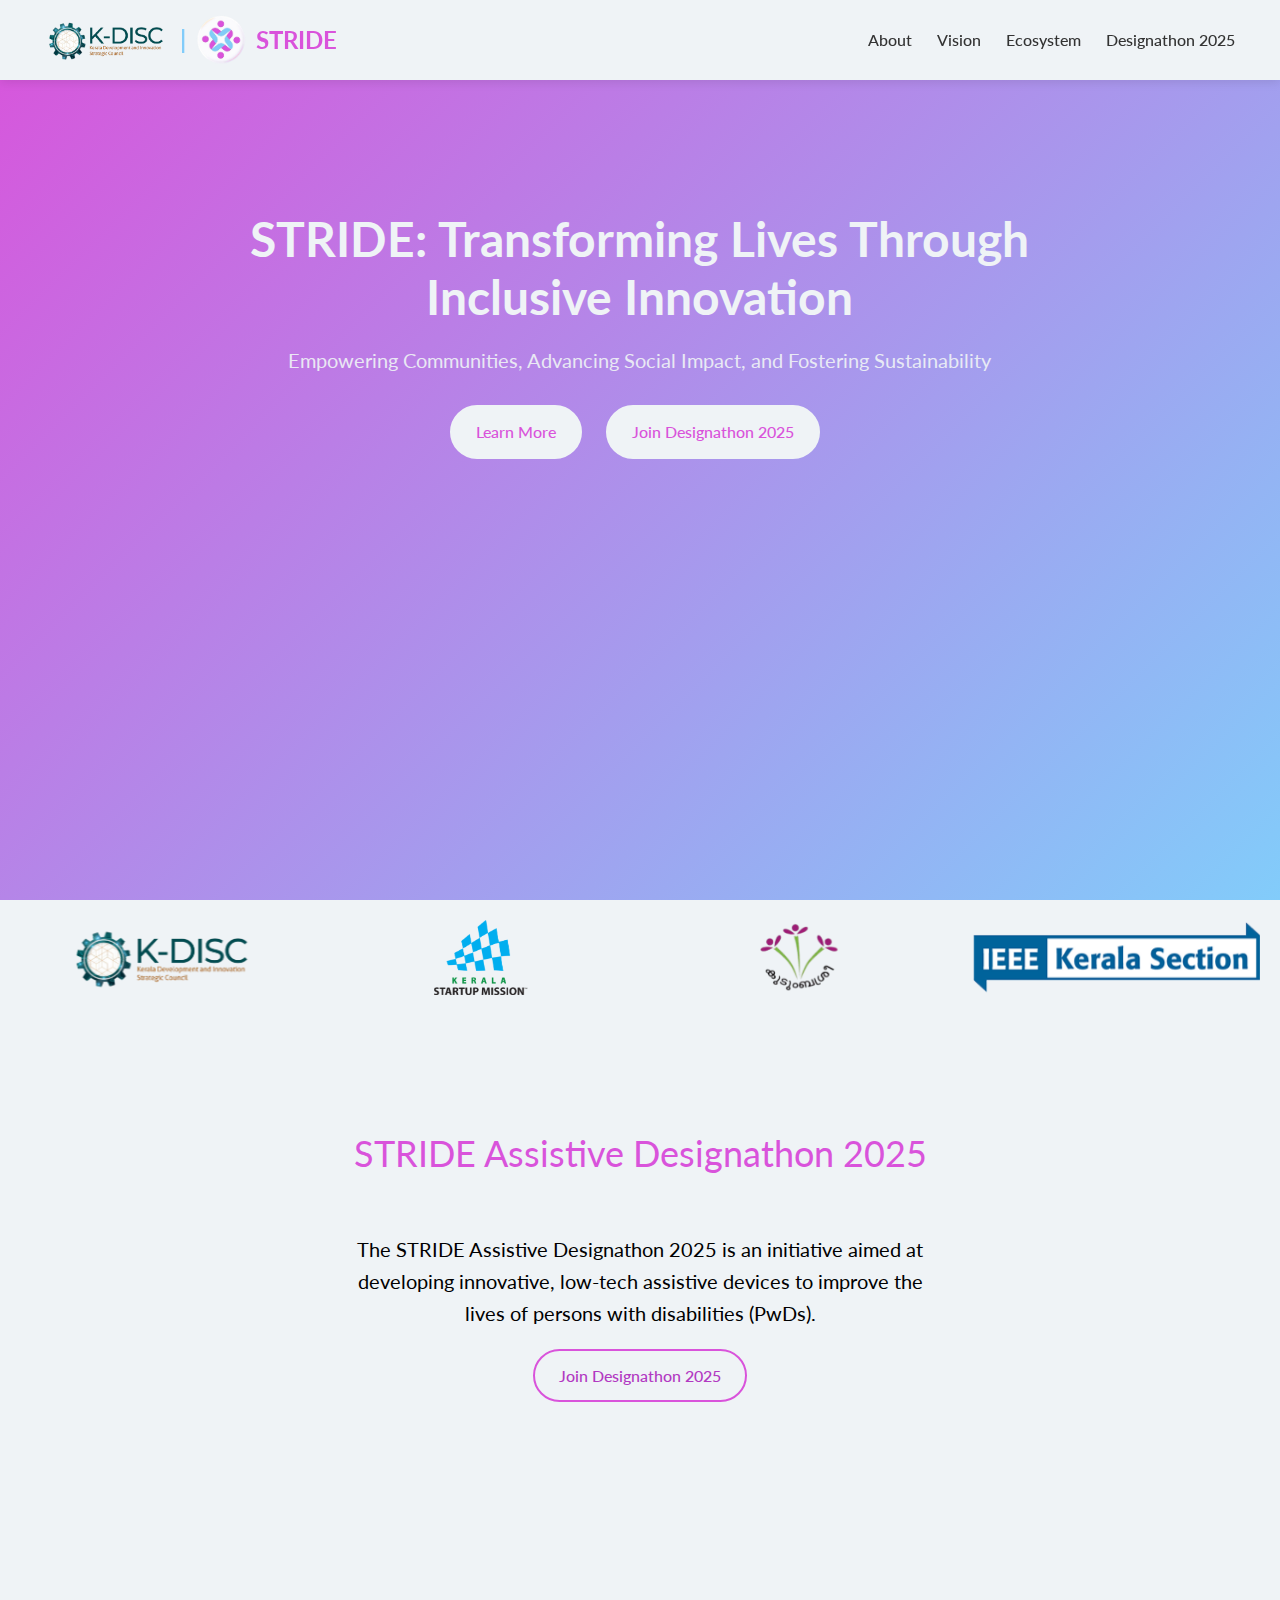
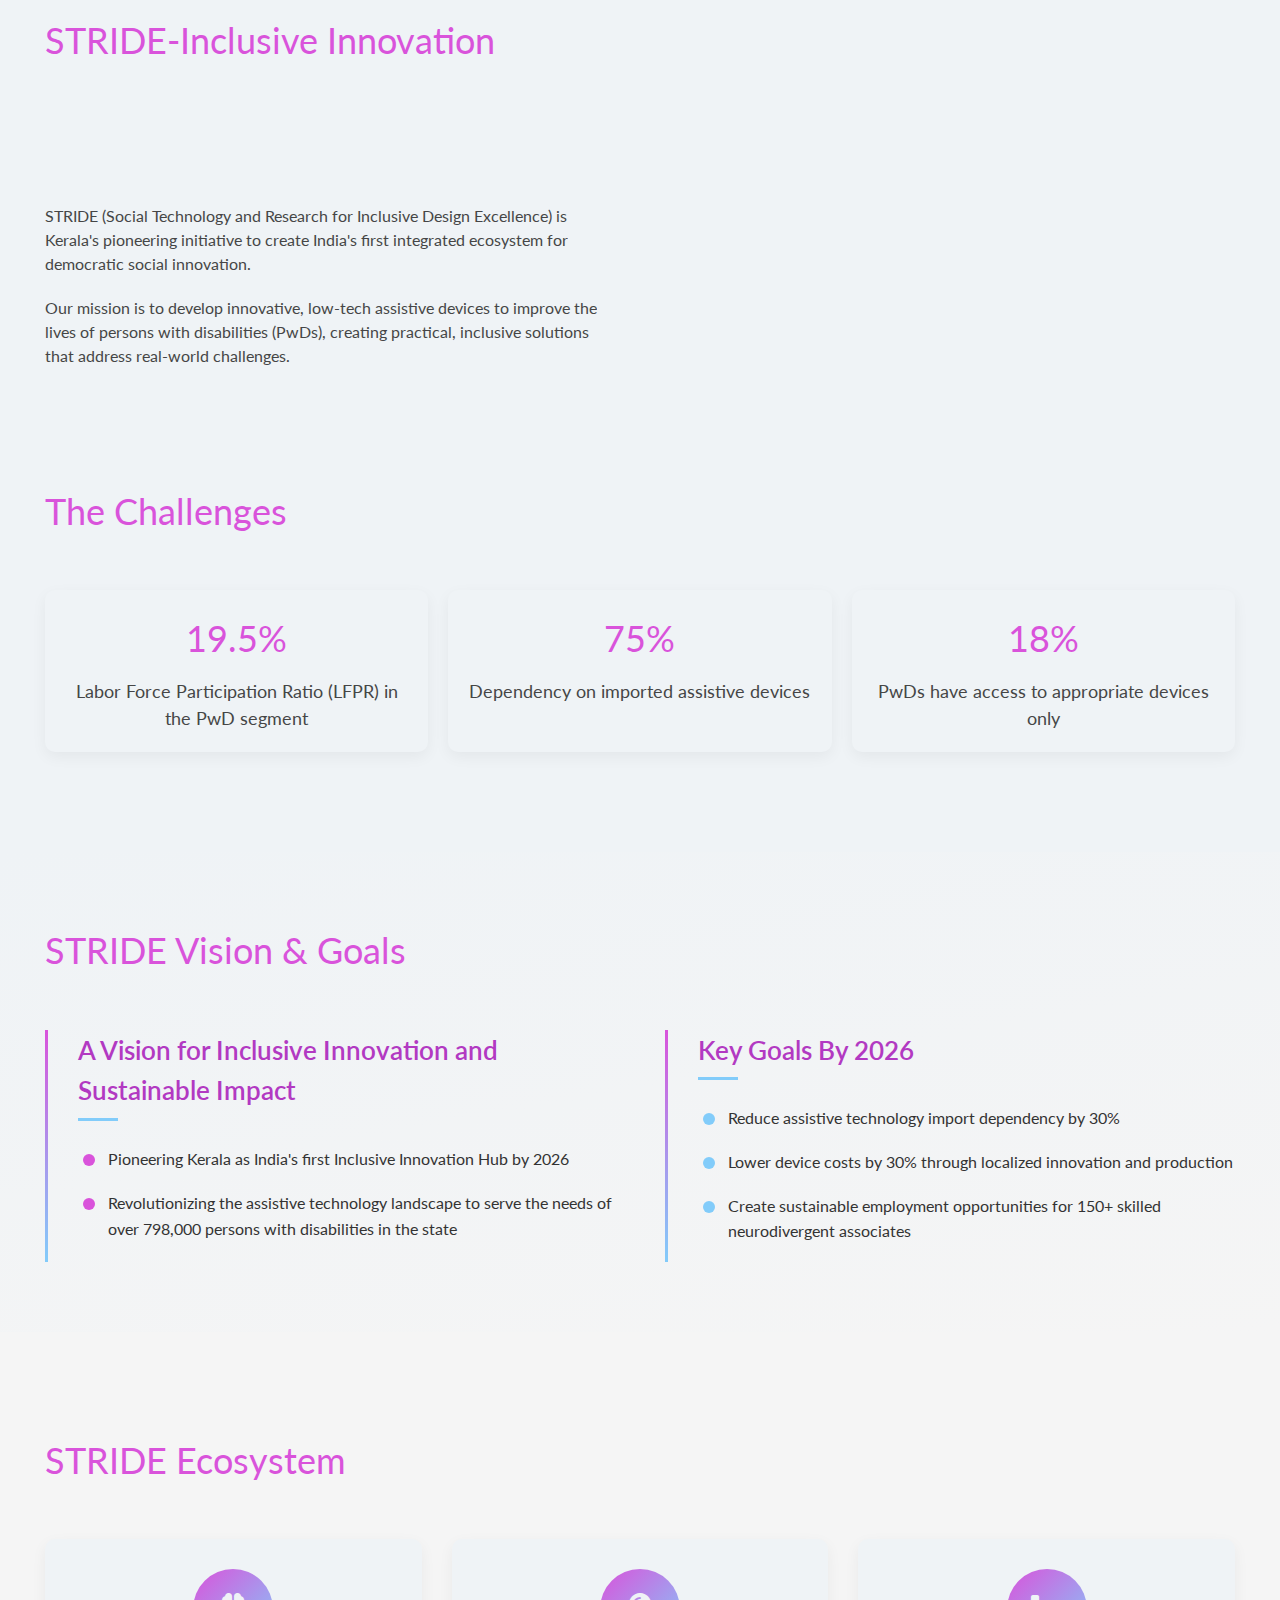
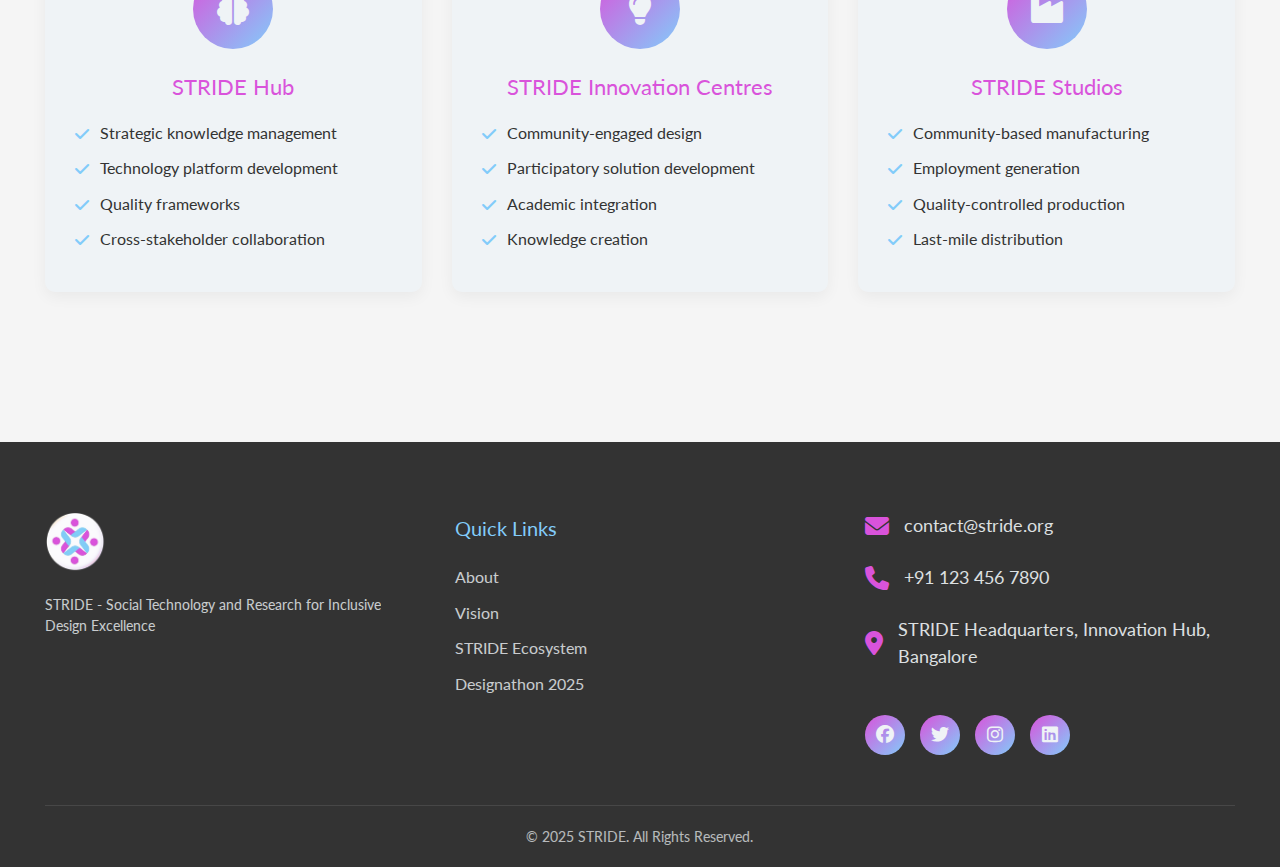
==== commit f1d3ac79: "design update" ====
--- a/index.html
+++ b/index.html
@@ -14,12 +14,11 @@
     <header>
         <div class="container">
             <div class="logo">
-                <!-- <h1 style="color: #070b0e;padding-right: 10px;">K-DISC</h1> -->
+                <img src="images/swiper/1.png" alt="K-DISC Logo">
+                <h1 style="color: #82ccfa;padding-right: 10px;">|</h1>
                 <img src="images/logo.png" alt="STRIDE Logo">
-                <h1 style="color: #070b0e;padding-right: 10px;">K-DISC</h1>
-                <h1 style="color: #82ccfa;padding-right: 10px;">|</h1>
-
                 <h1>STRIDE</h1>
+
             </div>
             <nav>
                 <ul>
@@ -34,13 +33,19 @@
             </div>
         </div>
     </header>
-
+    
     <section class="hero">
         <div class="container">
+            <!-- <div class="swiper-container">
+                <div class="swiper-wrapper">
+                    <div class="swiper-slide"><img src="images/swiper/1.png" alt="Collaborator 1"></div>
+                    <div class="swiper-slide"><img src="images/swiper/2.png" alt="Collaborator 2"></div>
+                    <div class="swiper-slide"><img src="images/swiper/3.png" alt="Collaborator 3"></div>
+                    <div class="swiper-slide"><img src="images/swiper/4.png" alt="Collaborator 4"></div>
+                    <div class="swiper-slide"><img src="images/swiper/5.png" alt="Collaborator 5"></div>
+                </div>
+            </div> -->
             <div class="hero-content">
-                <div class="k-disc-logo">
-                    <!-- <img src="images/k-disc-stride.svg" alt="K-DISC STRIDE Logo"> -->
-                </div>
                 <h1>STRIDE: Transforming Lives Through Inclusive Innovation</h1>
                 <p>Empowering Communities, Advancing Social Impact, and Fostering Sustainability</p>
                 <a href="#about" class="btn">Learn More</a>
@@ -57,6 +62,15 @@
             <div class="swiper-slide"><img src="images/swiper/5.png" alt="Collaborator 5"></div>
         </div>
     </div>
+    <section id="designathon" class="designathon">
+        <div class="container1">
+            <h2 style="text-align: center;">STRIDE Assistive Designathon 2025</h2>
+            <!-- <div class="designathon-content"> -->
+               <h4>The STRIDE Assistive Designathon 2025 is an initiative aimed at developing innovative, low-tech assistive devices to improve the lives of persons with disabilities (PwDs).</h4>
+               <a href="designathon.html" class="btn secondary-btn" style="margin-top: 10px;">Join Designathon 2025</a>
+            <!-- </div> -->
+        </div>
+    </section>
     <section id="about" class="about">
         <div class="container">
             <h2>STRIDE-Inclusive Innovation</h2>
@@ -165,15 +179,15 @@
 
     
 
-    <section id="designathon" class="designathon">
+    <!-- <section id="designathon" class="designathon">
         <div class="container1">
             <h2 style="text-align: center;">STRIDE Assistive Designathon 2025</h2>
-            <!-- <div class="designathon-content"> -->
+            <div class="designathon-content">
                <h4>The STRIDE Assistive Designathon 2025 is an initiative aimed at developing innovative, low-tech assistive devices to improve the lives of persons with disabilities (PwDs).</h4>
                <a href="designathon.html" class="btn secondary-btn" style="margin-top: 10px;">Join Designathon 2025</a>
-            <!-- </div> -->
-        </div>
-    </section>
+            </div>
+        </div>
+    </section> -->
 
     
 
--- a/styles.css
+++ b/styles.css
@@ -1333,13 +1333,15 @@
     width: 100%;
     overflow: hidden;
     padding: 20px 20px;
-}
+    /* background-color: var(--light-gray); */
+}
+
 .swiper-slide {
     display: flex;
     justify-content: center;
     align-items: center;
     width: 100px; /* Set a fixed width */
-    height: 100px; /* Set a fixed height */
+    height: 75px; /* Set a fixed height */
     box-sizing: border-box;
 }
 
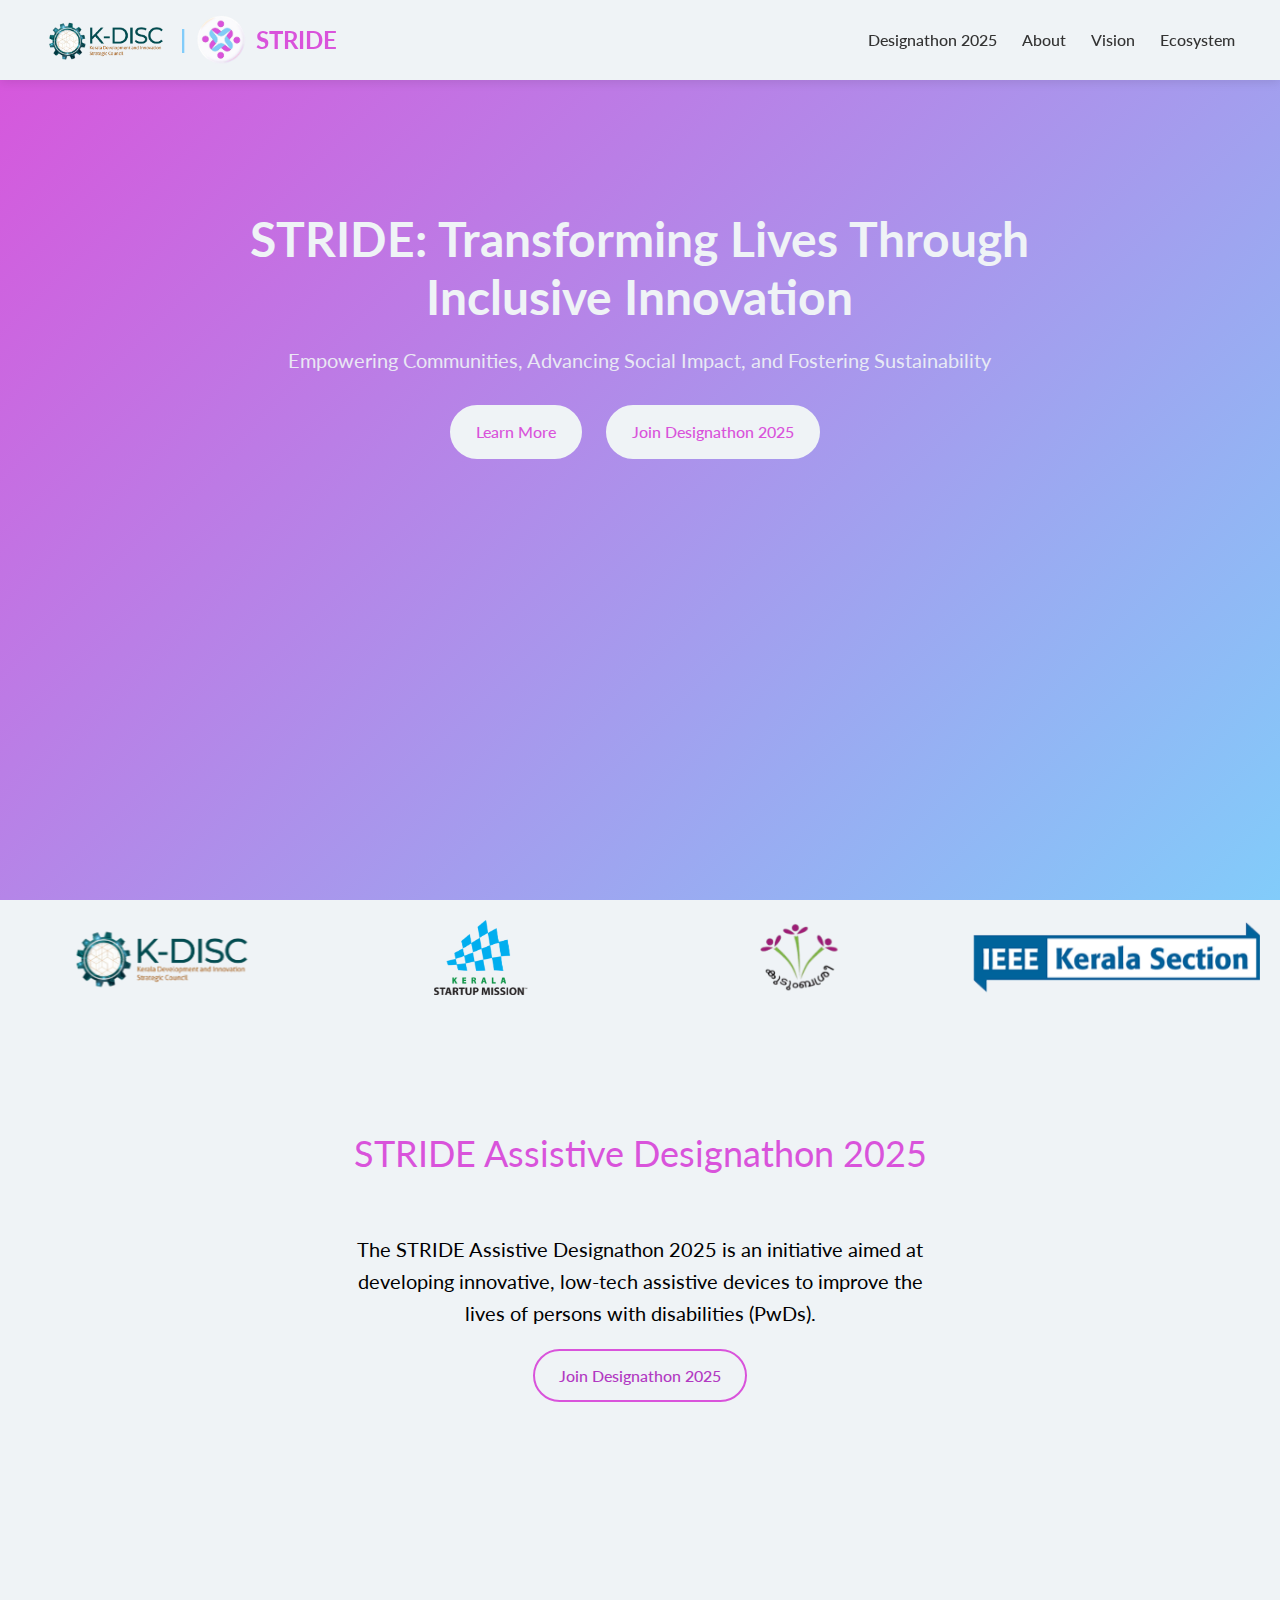
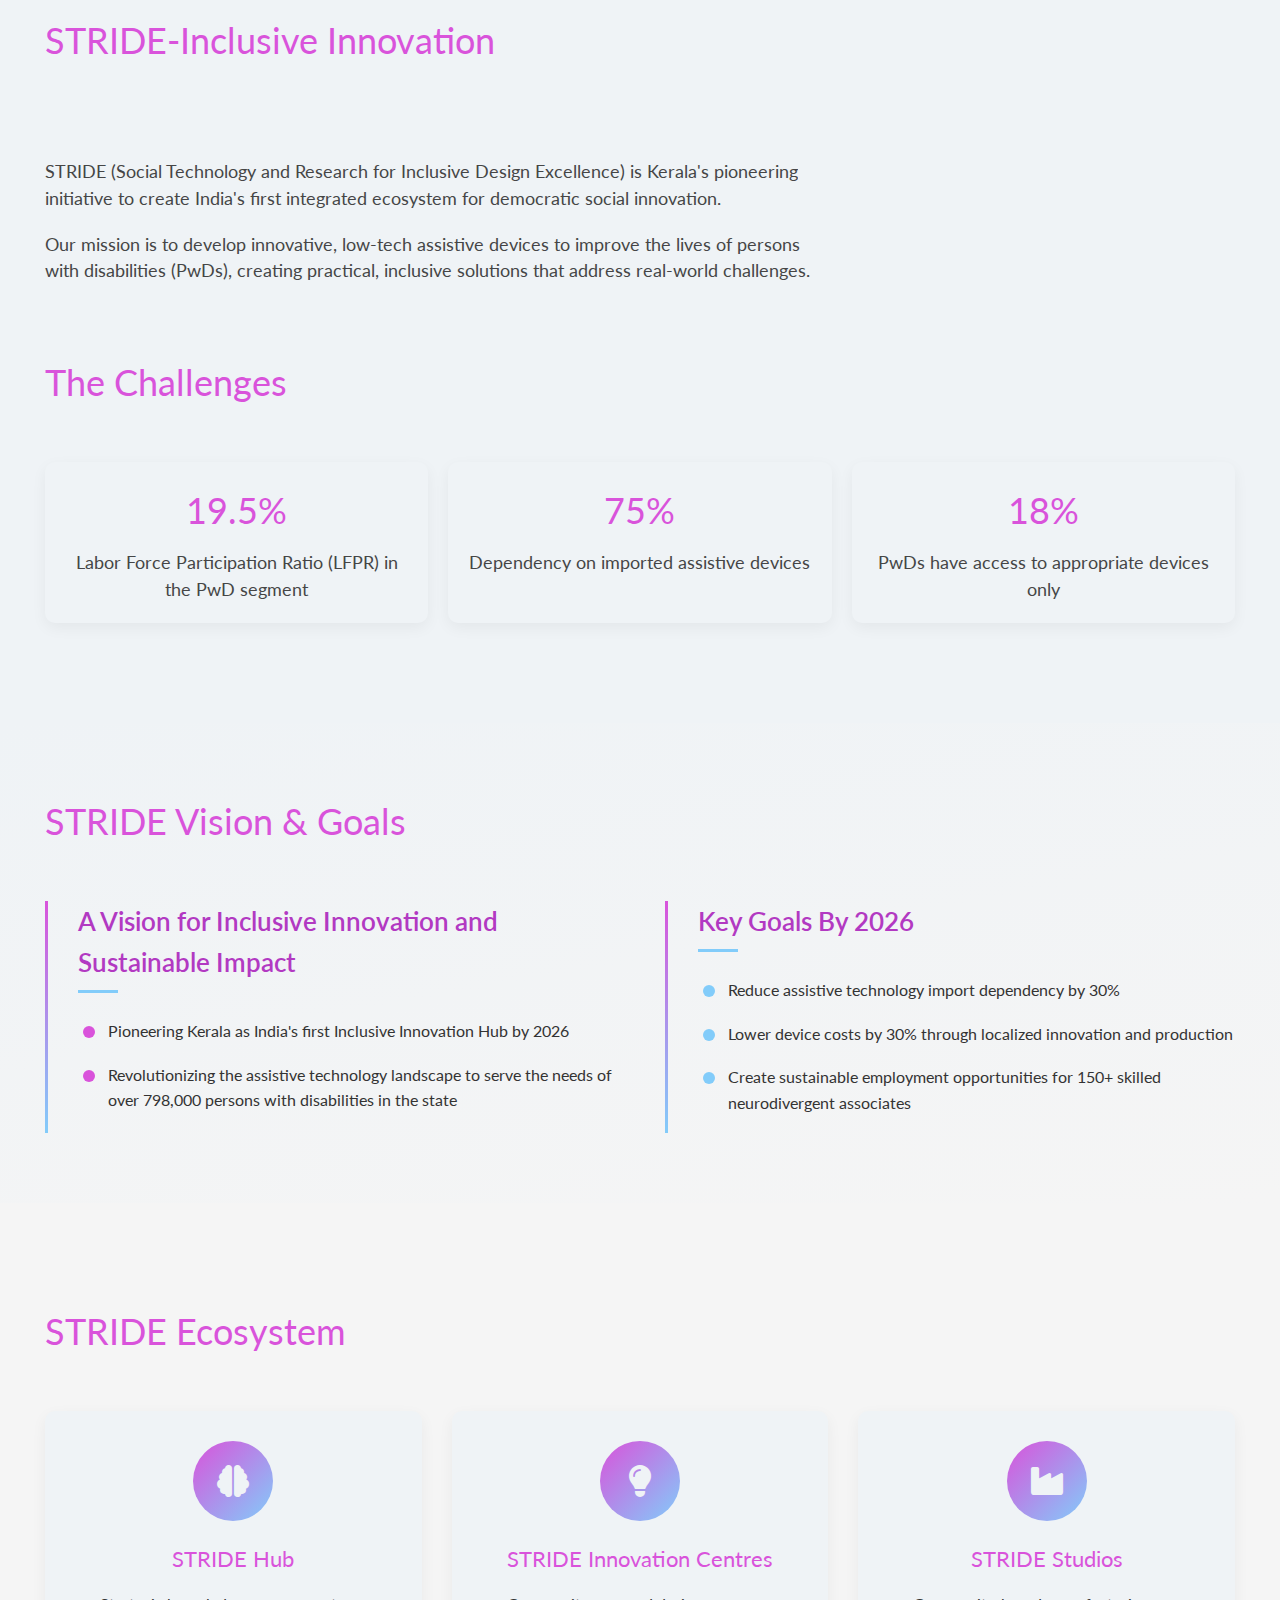
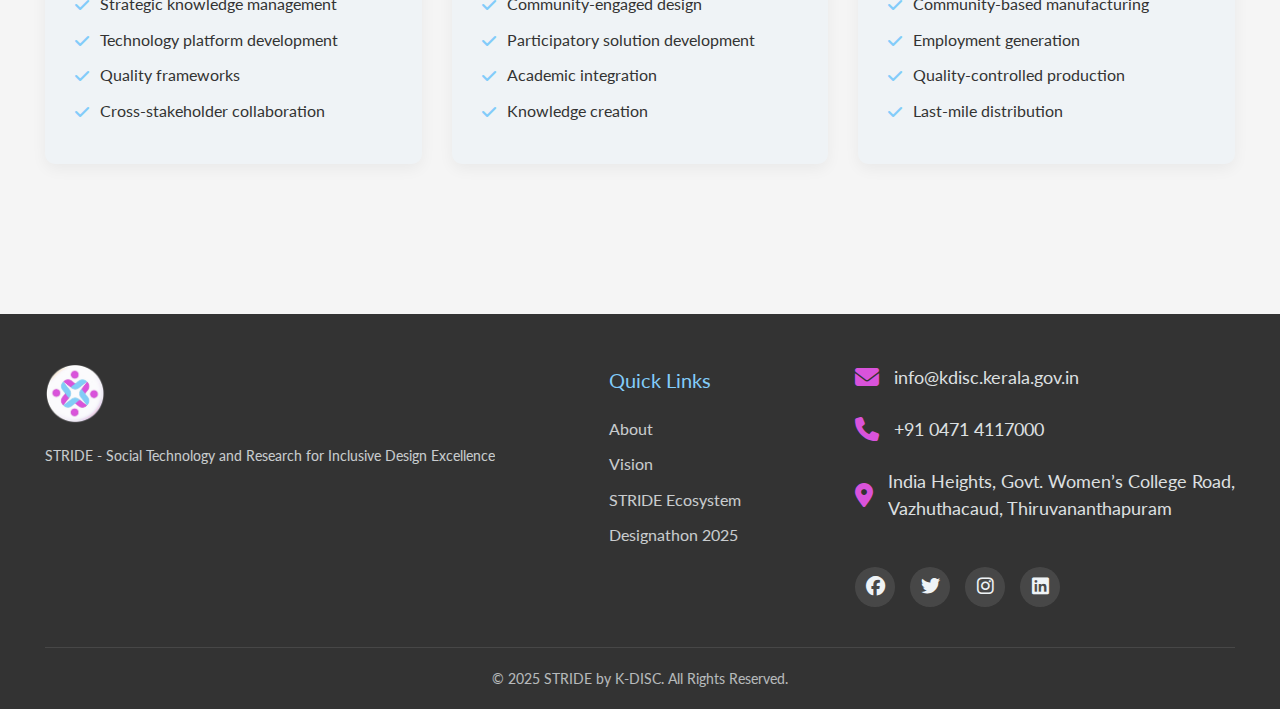
==== commit 61605b9f: "design update" ====
--- a/index.html
+++ b/index.html
@@ -22,10 +22,10 @@
             </div>
             <nav>
                 <ul>
+                    <li><a href="#designathon">Designathon 2025</a></li>
                     <li><a href="#about">About</a></li>
                     <li><a href="#vision">Vision</a></li>
                     <li><a href="#impact">Ecosystem</a></li>
-                    <li><a href="#designathon">Designathon 2025</a></li>
                 </ul>
             </nav>
             <div class="mobile-menu-btn">
@@ -76,7 +76,7 @@
             <h2>STRIDE-Inclusive Innovation</h2>
             <div class="about-content">
                 <div class="about-text">
-                    <p>STRIDE (Social Technology and Research for Inclusive Design Excellence) is Kerala's pioneering initiative to create India's first integrated ecosystem for democratic social innovation.</p>
+                    <p>STRIDE <strong>(Social Technology and Research for Inclusive Design Excellence)</strong> is Kerala's pioneering initiative to create India's first integrated ecosystem for democratic social innovation.</p>
                     <p>Our mission is to develop innovative, low-tech assistive devices to improve the lives of persons with disabilities (PwDs), creating practical, inclusive solutions that address real-world challenges.</p>
                     <div class="about-features">
                     </div>
@@ -211,15 +211,15 @@
                 <div class="contact-info">
                     <div class="info-item">
                         <i class="fas fa-envelope"></i>
-                        <p>contact@stride.org</p>
+                        <p>info@kdisc.kerala.gov.in</p>
                     </div>
                     <div class="info-item">
                         <i class="fas fa-phone"></i>
-                        <p>+91 123 456 7890</p>
+                        <p>+91 0471 4117000</p>
                     </div>
                     <div class="info-item">
                         <i class="fas fa-map-marker-alt"></i>
-                        <p>STRIDE Headquarters, Innovation Hub, Bangalore</p>
+                        <p>India Heights, Govt. Women’s College Road,<br> Vazhuthacaud, Thiruvananthapuram</p>
                     </div>
                     <div class="social-links">
                         <a href="#"><i class="fab fa-facebook"></i></a>
@@ -231,7 +231,7 @@
 
             </div>
             <div class="footer-bottom">
-                <p>&copy; 2025 STRIDE. All Rights Reserved.</p>
+                <p>&copy; 2025 STRIDE by K-DISC. All Rights Reserved.</p>
             </div>
         </div>
     </footer>
--- a/styles.css
+++ b/styles.css
@@ -1350,3 +1350,786 @@
     max-height: 100%;
     object-fit: contain; /* Ensure the image fits within the div */
 }
+
+/* Hero Section - Updated to match navbar styling */
+.hero-buttons {
+    display: flex;
+    justify-content: center;
+    gap: 20px;
+    flex-wrap: wrap;
+}
+
+.btn-blue {
+    background: var(--dark-blue);
+    color: var(--white);
+}
+
+.btn-blue:hover {
+    background: var(--primary-blue);
+}
+
+/* About Section */
+.section {
+    padding: 80px 0;
+}
+
+.section-title {
+    text-align: center;
+    margin-bottom: 50px;
+    position: relative;
+}
+
+.section-title h2 {
+    font-size: 2.5rem;
+    color: var(--dark-purple);
+
+    display: inline-block;
+}
+
+.section-title h2::after {
+    content: '';
+    display: block;
+    width: 50%;
+    height: 4px;
+    background: linear-gradient(to right, var(--primary-purple), var(--primary-blue));
+    margin: 10px auto 0;
+    border-radius: 2px;
+}
+
+/* About Section with Image */
+.about-content {
+    display: flex;
+    flex-wrap: wrap;
+    align-items: center;
+    gap: 40px;
+}
+
+/* .about-image {
+    flex: 1 1 400px;
+    border-radius: 10px;
+    overflow: hidden;
+    box-shadow: 0 10px 30px rgba(0, 0, 0, 0.1);
+} */
+
+.about-image img {
+    width: 100%;
+    height: auto;
+    display: block;
+    transition: transform 0.3s;
+}
+
+.about-image:hover img {
+    transform: scale(1.05);
+}
+
+.about-text {
+    flex: 1 1 400px;
+}
+
+.about-text p {
+    margin-bottom: 20px;
+    font-size: 1.1rem;
+}
+
+/* Competition Structure */
+.phases {
+    display: flex;
+    flex-wrap: wrap;
+    justify-content: space-between;
+    gap: 30px;
+}
+
+.phase-card {
+    background: var(--white);
+    border-radius: 10px;
+    box-shadow: 0 5px 15px rgba(0, 0, 0, 0.1);
+    padding: 30px;
+    flex: 1 1 400px;
+    transition: transform 0.3s, box-shadow 0.3s;
+}
+
+.phase-card:hover {
+    transform: translateY(-10px);
+    box-shadow: 0 15px 30px rgba(0, 0, 0, 0.1);
+}
+
+.phase-card h3 {
+    font-size: 1.8rem;
+    margin-bottom: 20px;
+    color: var(--primary-purple);
+    border-bottom: 2px solid var(--light-purple);
+    padding-bottom: 10px;
+}
+
+.phase-card h4 {
+    font-size: 1.2rem;
+    margin: 15px 0 10px;
+    color: var(--dark-blue);
+}
+
+.phase-card ul {
+    margin-left: 20px;
+    margin-bottom: 15px;
+}
+
+/* Final Evaluation - New Styling */
+.evaluation-section {
+    background: linear-gradient(135deg, var(--light-purple) 0%, var(--light-blue) 100%);
+    padding: 60px 0;
+    border-radius: 10px;
+}
+
+.evaluation-content {
+    background: rgba(255, 255, 255, 0.9);
+    border-radius: 10px;
+    padding: 40px;
+    max-width: 900px;
+    margin: 0 auto;
+}
+
+.evaluation-grid {
+    display: grid;
+    grid-template-columns: repeat(auto-fit, minmax(300px, 1fr));
+    gap: 30px;
+    margin-top: 30px;
+}
+
+.evaluation-box {
+    background: var(--white);
+    padding: 25px;
+    border-radius: 10px;
+    box-shadow: 0 5px 15px rgba(0, 0, 0, 0.05);
+    border-left: 5px solid var(--primary-purple);
+}
+
+.evaluation-box h4 {
+    color: var(--primary-purple);
+    margin-bottom: 15px;
+    font-size: 1.3rem;
+}
+
+.evaluation-box ul {
+    margin-left: 20px;
+}
+
+.evaluation-box li {
+    margin-bottom: 8px;
+}
+
+/* Awards Section */
+.awards {
+    background: linear-gradient(135deg, var(--light-purple) 0%, var(--light-blue) 100%);
+    padding: 80px 0;
+    color: var(--dark-gray);
+}
+
+.award-cards {
+    display: flex;
+    flex-wrap: wrap;
+    justify-content: center;
+    gap: 25px;
+}
+
+.award-card {
+    background: var(--white);
+    border-radius: 10px;
+    padding: 25px;
+    text-align: center;
+    flex: 1 1 300px;
+    max-width: 350px;
+    box-shadow: 0 5px 15px rgba(0, 0, 0, 0.1);
+    transition: transform 0.3s;
+}
+
+.award-card:hover {
+    transform: scale(1.05);
+}
+
+.award-card i {
+    font-size: 3rem;
+    margin-bottom: 20px;
+    color: var(--primary-purple);
+}
+
+.award-card h3 {
+    font-size: 1.5rem;
+    margin-bottom: 15px;
+    color: var(--dark-purple);
+}
+
+/* Timeline Section */
+.timeline {
+    position: relative;
+    max-width: 1200px;
+    margin: 0 auto;
+}
+
+.timeline::after {
+    content: '';
+    position: absolute;
+    width: 6px;
+    background: linear-gradient(to bottom, var(--primary-purple), var(--primary-blue));
+    top: 0;
+    bottom: 0;
+    left: 50%;
+    margin-left: -3px;
+    border-radius: 3px;
+}
+
+.timeline-item {
+    padding: 10px 40px;
+    position: relative;
+    width: 50%;
+    box-sizing: border-box;
+}
+
+.timeline-item::after {
+    content: '';
+    position: absolute;
+    width: 20px;
+    height: 20px;
+    background-color: var(--white);
+    border: 4px solid var(--primary-purple);
+    top: 15px;
+    border-radius: 50%;
+    z-index: 1;
+}
+
+.timeline-left {
+    left: 0;
+}
+
+.timeline-right {
+    left: 50%;
+}
+
+.timeline-left::after {
+    right: -12px;
+}
+
+.timeline-right::after {
+    left: -12px;
+}
+
+.timeline-content {
+    padding: 20px;
+    background-color: var(--white);
+    border-radius: 6px;
+    box-shadow: 0 5px 15px rgba(0, 0, 0, 0.1);
+}
+
+.timeline-content h3 {
+    color: var(--primary-blue);
+    margin-bottom: 10px;
+}
+
+/* Eligibility Section - New Styling */
+.eligibility-section {
+    background-color: var(--white);
+}
+
+.eligibility-wrapper {
+    border: 2px solid var(--light-purple);
+    border-radius: 10px;
+    padding: 20px;
+    position: relative;
+}
+
+.eligibility-tabs {
+    display: flex;
+    flex-wrap: wrap;
+    gap: 10px;
+    margin-bottom: 30px;
+    justify-content: center;
+}
+
+.eligibility-tab {
+    padding: 15px 25px;
+    background: var(--light-gray);
+    border-radius: 30px;
+    font-weight: 600;
+    color: var(--dark-gray);
+    border: 2px solid transparent;
+    margin-bottom: 10px;
+    transition: all 0.3s;
+}
+
+.eligibility-tab.active {
+    background: var(--primary-purple);
+    color: var(--white);
+    border-color: var(--primary-purple);
+}
+
+.eligibility-content {
+    background: var(--light-gray);
+    border-radius: 10px;
+    padding: 30px;
+}
+
+.eligibility-list {
+    padding-left: 20px;
+}
+
+.eligibility-list li {
+    margin-bottom: 12px;
+    position: relative;
+    padding-left: 25px;
+}
+
+.eligibility-list li::before {
+    content: "\f058";
+    font-family: "Font Awesome 5 Free";
+    font-weight: 900;
+    position: absolute;
+    left: 0;
+    color: var(--primary-purple);
+}
+
+.eligibility-item {
+    margin-bottom: 30px;
+}
+
+.eligibility-item h3 {
+    font-size: 1.4rem;
+    color: var(--primary-purple);
+    margin-bottom: 15px;
+    display: flex;
+    align-items: center;
+}
+
+.eligibility-item h3 i {
+    margin-right: 10px;
+    background: var(--primary-purple);
+    color: var(--white);
+    width: 36px;
+    height: 36px;
+    border-radius: 50%;
+    display: flex;
+    align-items: center;
+    justify-content: center;
+}
+
+/* Ethics Section */
+.ethics {
+    background: var(--dark-gray);
+    color: var(--white);
+    padding: 80px 0;
+}
+
+.ethics-content {
+    max-width: 800px;
+    margin: 0 auto;
+    text-align: center;
+}
+
+.ethics-points {
+    display: flex;
+    flex-wrap: wrap;
+    justify-content: center;
+    gap: 20px;
+    margin-top: 40px;
+}
+
+.ethics-point {
+    background: rgba(255, 255, 255, 0.1);
+    padding: 20px;
+    border-radius: 10px;
+    flex: 1 1 200px;
+    max-width: 250px;
+}
+
+.ethics-point i {
+    font-size: 2rem;
+    margin-bottom: 15px;
+    color: var(--primary-blue);
+}
+
+/* Call to Action */
+.cta {
+    background: linear-gradient(to right, var(--primary-purple), var(--primary-blue));
+    padding: 80px 0;
+    text-align: center;
+    color: var(--white);
+}
+
+.cta h2 {
+    font-size: 2.5rem;
+    margin-bottom: 20px;
+}
+
+.cta-buttons {
+    margin-top: 30px;
+    display: flex;
+    justify-content: center;
+    gap: 20px;
+    flex-wrap: wrap;
+}
+
+.btn-white {
+    background: var(--white);
+    color: var(--primary-purple);
+}
+
+.btn-white:hover {
+    background: var(--light-gray);
+}
+
+/* Footer */
+footer {
+    background: var(--dark-gray);
+    color: var(--white);
+    padding: 50px 0 20px;
+}
+
+.footer-content {
+    display: flex;
+    flex-wrap: wrap;
+    justify-content: space-between;
+    gap: 40px;
+    margin-bottom: 40px;
+}
+
+.footer-column {
+    flex: 1 1 250px;
+}
+
+.footer-column h3 {
+    font-size: 1.3rem;
+    margin-bottom: 20px;
+    color: var(--primary-blue);
+    position: relative;
+    padding-bottom: 10px;
+}
+
+.footer-column h3::after {
+    content: '';
+    position: absolute;
+    left: 0;
+    bottom: 0;
+    width: 50px;
+    height: 2px;
+    background: var(--primary-purple);
+}
+
+.footer-links {
+    list-style: none;
+}
+
+.footer-links li {
+    margin-bottom: 10px;
+}
+
+.footer-links a {
+    color: var(--medium-gray);
+    text-decoration: none;
+    transition: color 0.3s;
+}
+
+.footer-links a:hover {
+    color: var(--primary-blue);
+}
+
+.social-links {
+    display: flex;
+    gap: 15px;
+    margin-top: 20px;
+}
+
+.social-links a {
+    display: inline-flex;
+    align-items: center;
+    justify-content: center;
+    width: 40px;
+    height: 40px;
+    background: rgba(255, 255, 255, 0.1);
+    border-radius: 50%;
+    color: var(--white);
+    font-size: 1.2rem;
+    transition: background 0.3s, transform 0.3s;
+}
+
+.social-links a:hover {
+    background: var(--primary-purple);
+    transform: translateY(-5px);
+}
+
+.copyright {
+    text-align: center;
+    padding-top: 20px;
+    border-top: 1px solid rgba(255, 255, 255, 0.1);
+    color: var(--medium-gray);
+    font-size: 0.9rem;
+}
+
+/* Responsive Design */
+@media (max-width: 768px) {
+    .header-content {
+        flex-direction: column;
+        text-align: center;
+    }
+
+    .navbar {
+        margin-top: 20px;
+    }
+
+    .navbar ul {
+        flex-direction: column;
+        align-items: center;
+    }
+
+    .navbar li {
+        margin: 10px 0;
+    }
+
+    .hero h1 {
+        font-size: 2.5rem;
+    }
+
+    .about-content {
+        flex-direction: column-reverse;
+    }
+
+    .timeline::after {
+        left: 31px;
+    }
+
+    .timeline-item {
+        width: 100%;
+        padding-left: 70px;
+        padding-right: 25px;
+    }
+
+    .timeline-right {
+        left: 0;
+    }
+
+    .timeline-left::after, 
+    .timeline-right::after {
+        left: 15px;
+    }
+}
+/* Responsive Design */
+.main-content {
+    width: 100%;
+    max-width: 1200px;
+    margin: 0 auto;
+    padding: 20px;
+}
+
+.page-title {
+    text-align: center;
+    font-size: 2rem;
+    color: var(--dark-text);
+    margin-bottom: 40px;
+    position: relative;
+}
+
+.page-title::after {
+    content: '';
+    display: block;
+    width: 150px;
+    height: 4px;
+    background-color: var(--primary-purple);
+    position: absolute;
+    bottom: -10px;
+    left: 50%;
+    transform: translateX(-50%);
+}
+
+.tab-navigation {
+    display: flex;
+    justify-content: center;
+    flex-wrap: wrap;
+    gap: 10px;
+    margin-bottom: 30px;
+}
+
+.tab-button {
+    background-color: transparent;
+    border: 2px solid var(--primary-purple);
+    padding: 10px 20px;
+    font-size: 0.9rem;
+    cursor: pointer;
+    border-radius: 25px;
+    color: var(--dark-text);
+    transition: all 0.3s ease;
+    white-space: nowrap;
+}
+
+.tab-button.active {
+    background-color: var(--primary-purple);
+    color: var(--white);
+    font-weight: bold;
+}
+
+.tab-content {
+    display: none;
+    background-color: var(--white);
+    padding: 25px;
+    box-shadow: 0 4px 10px rgba(0,0,0,0.1);
+    animation: fadeIn 0.5s ease;
+    width: 100%;
+}
+
+@keyframes fadeIn {
+    from { opacity: 0; }
+    to { opacity: 1; }
+}
+
+.tab-content.active {
+    display: block;
+}
+
+.team-info {
+    display: flex;
+    align-items: center;
+    gap: 15px;
+    margin-bottom: 25px;
+    border-bottom: 2px solid var(--light-bg);
+    padding-bottom: 15px;
+    flex-wrap: wrap;
+}
+
+.team-icon {
+    background-color: var(--primary-purple);
+    color: var(--white);
+    width: 50px;
+    height: 50px;
+    border-radius: 50%;
+    display: flex;
+    justify-content: center;
+    align-items: center;
+    font-size: 24px;
+    flex-shrink: 0;
+}
+
+.team-title {
+    font-size: 1.5rem;
+    color: var(--primary-purple);
+    font-weight: bold;
+    margin: 0;
+}
+
+.requirement-list {
+    list-style-type: none;
+    padding-left: 0;
+}
+
+.requirement-list li {
+    margin-bottom: 15px;
+    display: flex;
+    align-items: flex-start;
+    gap: 15px;
+    padding-left: 10px;
+    border-left: 3px solid transparent;
+    transition: border-color 0.3s ease;
+}
+
+.requirement-list li:hover {
+    border-left-color: var(--primary-purple);
+}
+
+.check-icon {
+    color: var(--primary-purple);
+    font-size: 16px;
+    background-color: rgba(219, 86, 229, 0.1);
+    border-radius: 50%;
+    width: 26px;
+    height: 26px;
+    display: flex;
+    justify-content: center;
+    align-items: center;
+    flex-shrink: 0;
+}
+
+.mandatory-tag {
+    background-color: var(--primary-purple);
+    color: var(--white);
+    font-size: 0.7rem;
+    padding: 2px 6px;
+    border-radius: 4px;
+    margin-left: 8px;
+    font-weight: bold;
+}
+
+        /* Responsive styles */
+@media (max-width: 768px) {
+    .logo {
+        font-size: 28px;
+    }
+    
+    .page-title {
+        font-size: 1.8rem;
+    }
+    
+    .tab-button {
+        padding: 8px 16px;
+        font-size: 0.85rem;
+    }
+    
+    .tab-content {
+        padding: 20px 15px;
+    }
+    
+    .team-title {
+        font-size: 1.3rem;
+    }
+}
+        
+@media (max-width: 576px) {
+    .logo {
+        font-size: 24px;
+    }
+    
+    .page-title {
+        font-size: 1.5rem;
+        margin-bottom: 30px;
+    }
+    
+    .page-title::after {
+        width: 100px;
+    }
+    
+    .tab-navigation {
+        flex-direction: column;
+        align-items: center;
+        width: 100%;
+        max-width: 280px;
+        margin: 0 auto 25px;
+    }
+    
+    .tab-button {
+        width: 100%;
+        text-align: center;
+        padding: 10px;
+        font-size: 0.9rem;
+    }
+    
+    .team-info {
+        justify-content: center;
+        text-align: center;
+        padding-bottom: 10px;
+    }
+    
+    .team-icon {
+        width: 40px;
+        height: 40px;
+        font-size: 20px;
+    }
+    
+    .team-title {
+        font-size: 1.2rem;
+        width: 100%;
+    }
+    
+    .requirement-list li {
+        padding-left: 5px;
+        margin-bottom: 15px;
+    }
+    
+    .check-icon {
+        width: 22px;
+        height: 22px;
+        font-size: 14px;
+    }
+}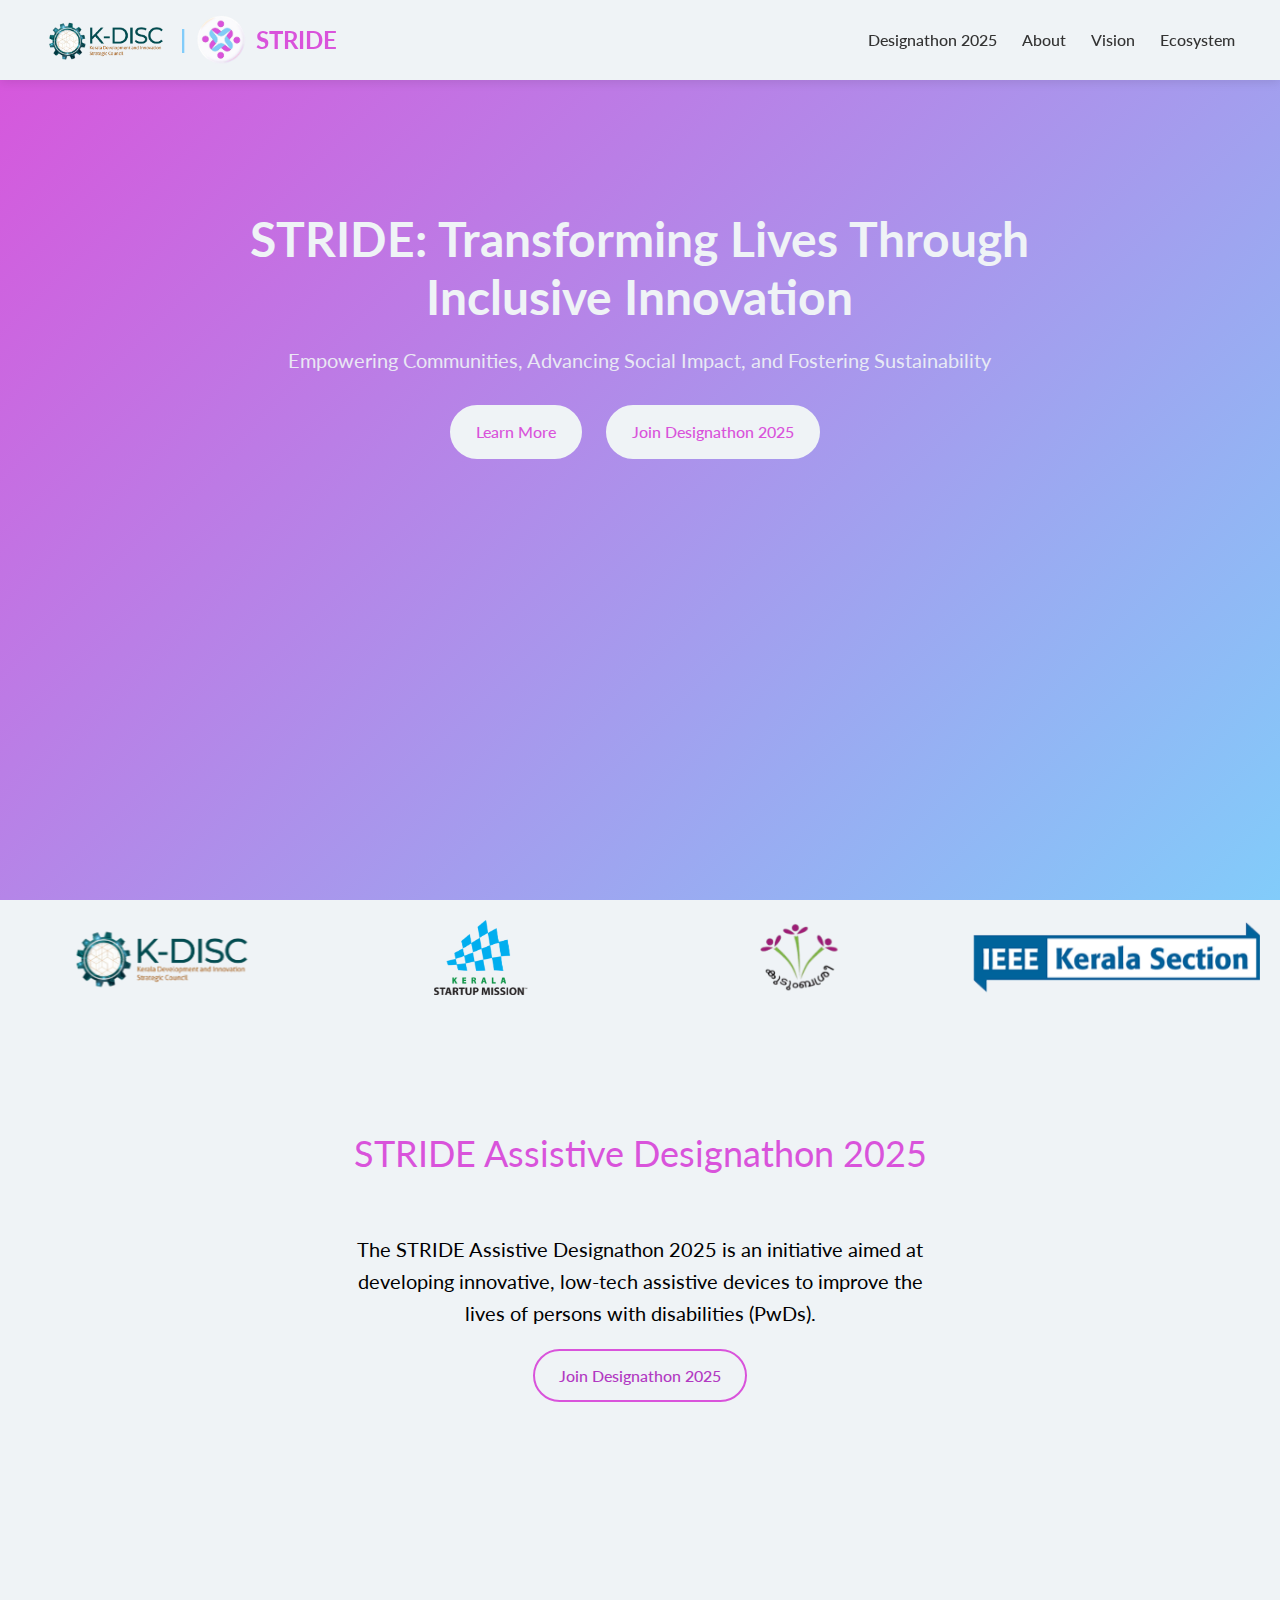
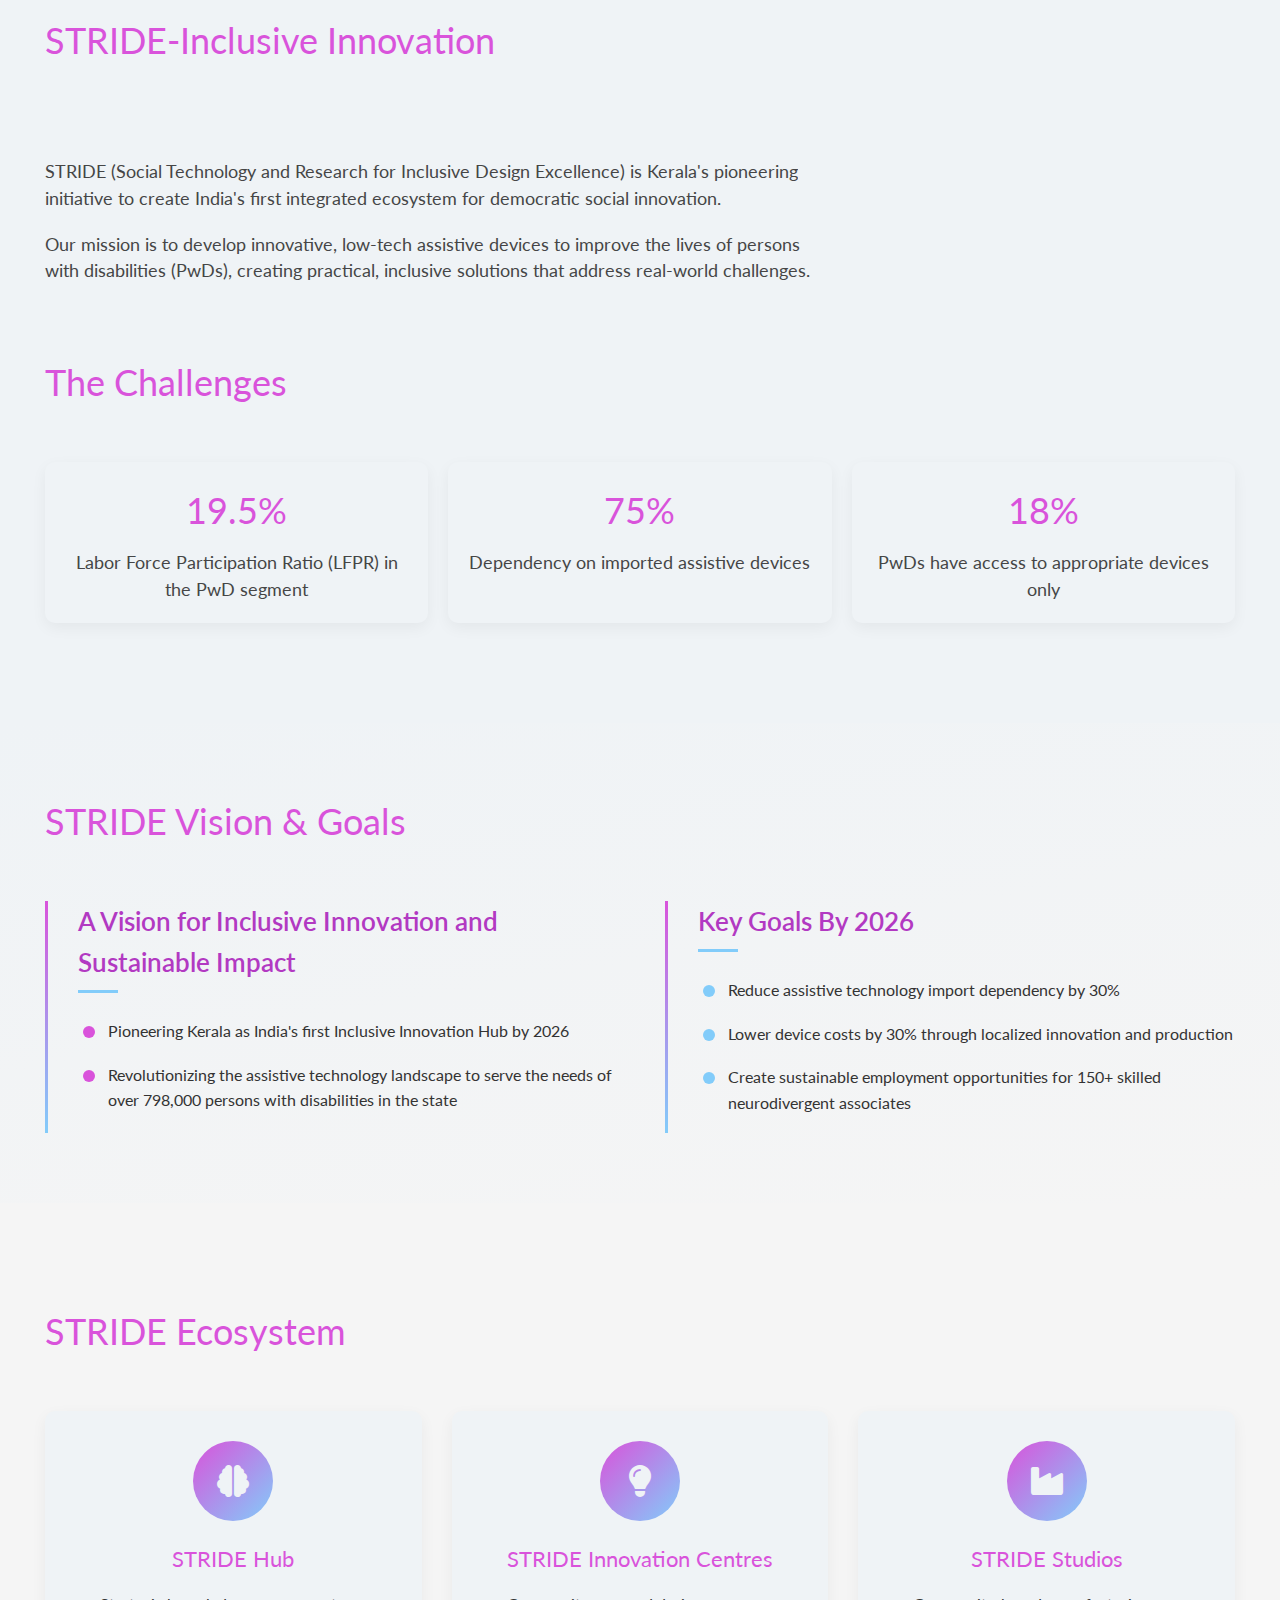
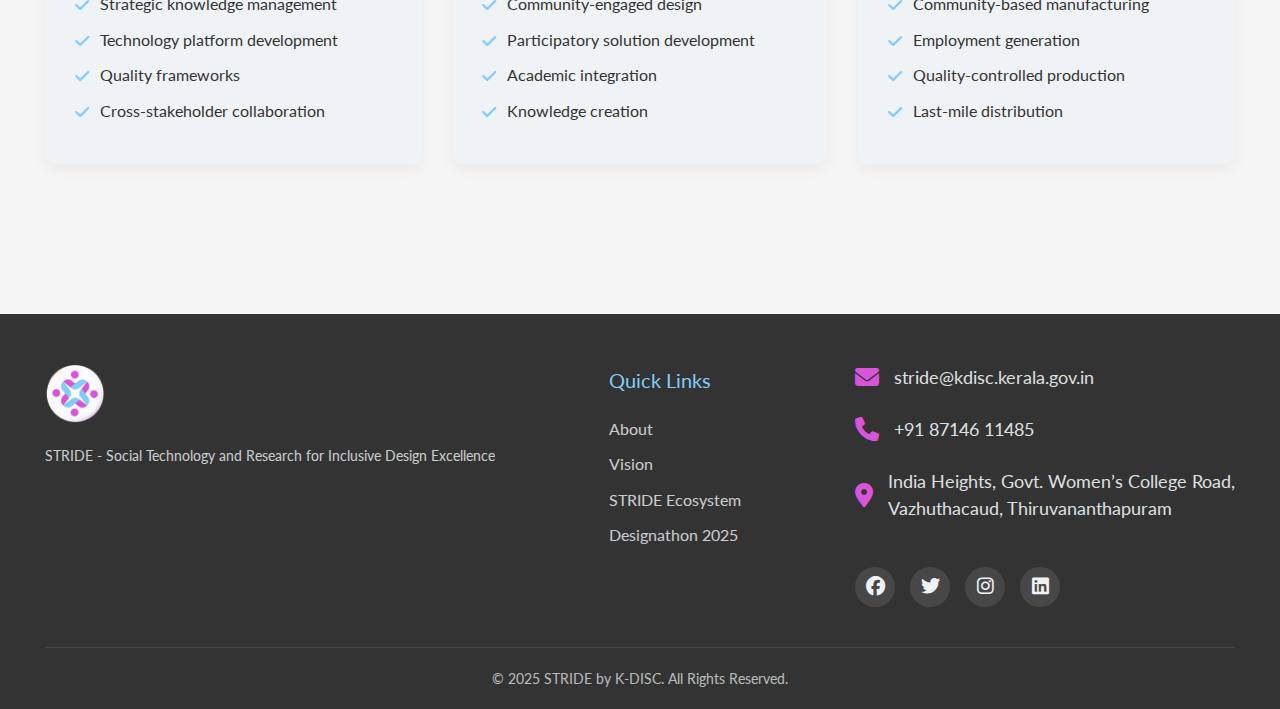
==== commit a58a52c0: "design update" ====
--- a/index.html
+++ b/index.html
@@ -211,11 +211,11 @@
                 <div class="contact-info">
                     <div class="info-item">
                         <i class="fas fa-envelope"></i>
-                        <p>info@kdisc.kerala.gov.in</p>
+                        <p>stride@kdisc.kerala.gov.in</p>
                     </div>
                     <div class="info-item">
                         <i class="fas fa-phone"></i>
-                        <p>+91 0471 4117000</p>
+                        <p>+91 87146 11485</p>
                     </div>
                     <div class="info-item">
                         <i class="fas fa-map-marker-alt"></i>
--- a/styles.css
+++ b/styles.css
@@ -1359,6 +1359,19 @@
     flex-wrap: wrap;
 }
 
+.ppt-buttons {
+    margin-top: 30px;
+    display: flex;
+    justify-content: center;
+    /* gap: 20px; */
+    flex-wrap: wrap;
+}
+
+.ppt-buttons a{
+    font-weight: bold;
+    font-size: large;
+}
+
 .btn-blue {
     background: var(--dark-blue);
     color: var(--white);
@@ -2132,4 +2145,13 @@
         height: 22px;
         font-size: 14px;
     }
+    .about-image{
+        display: none;
+    }
+}
+
+.about-video{
+    margin-top: 50px;
+    max-width: 640px;
+    max-height: 424px;
 }